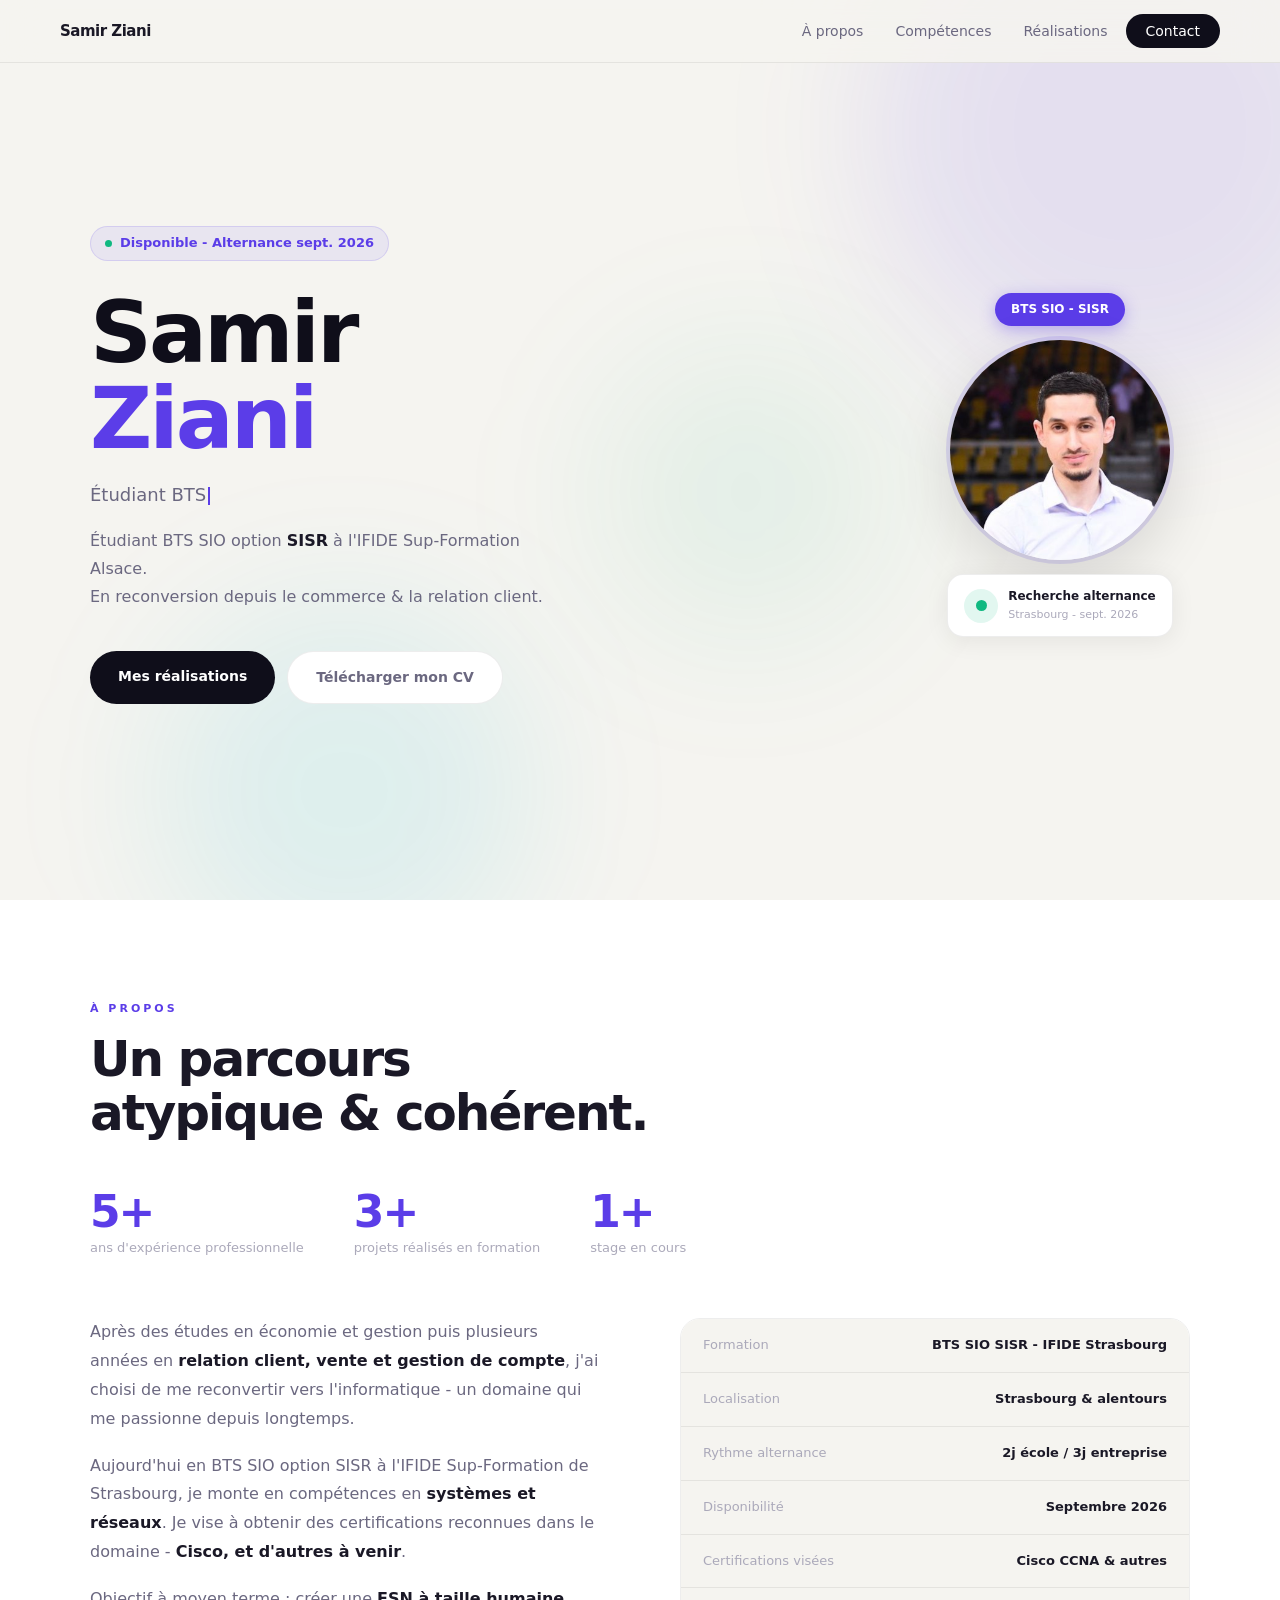
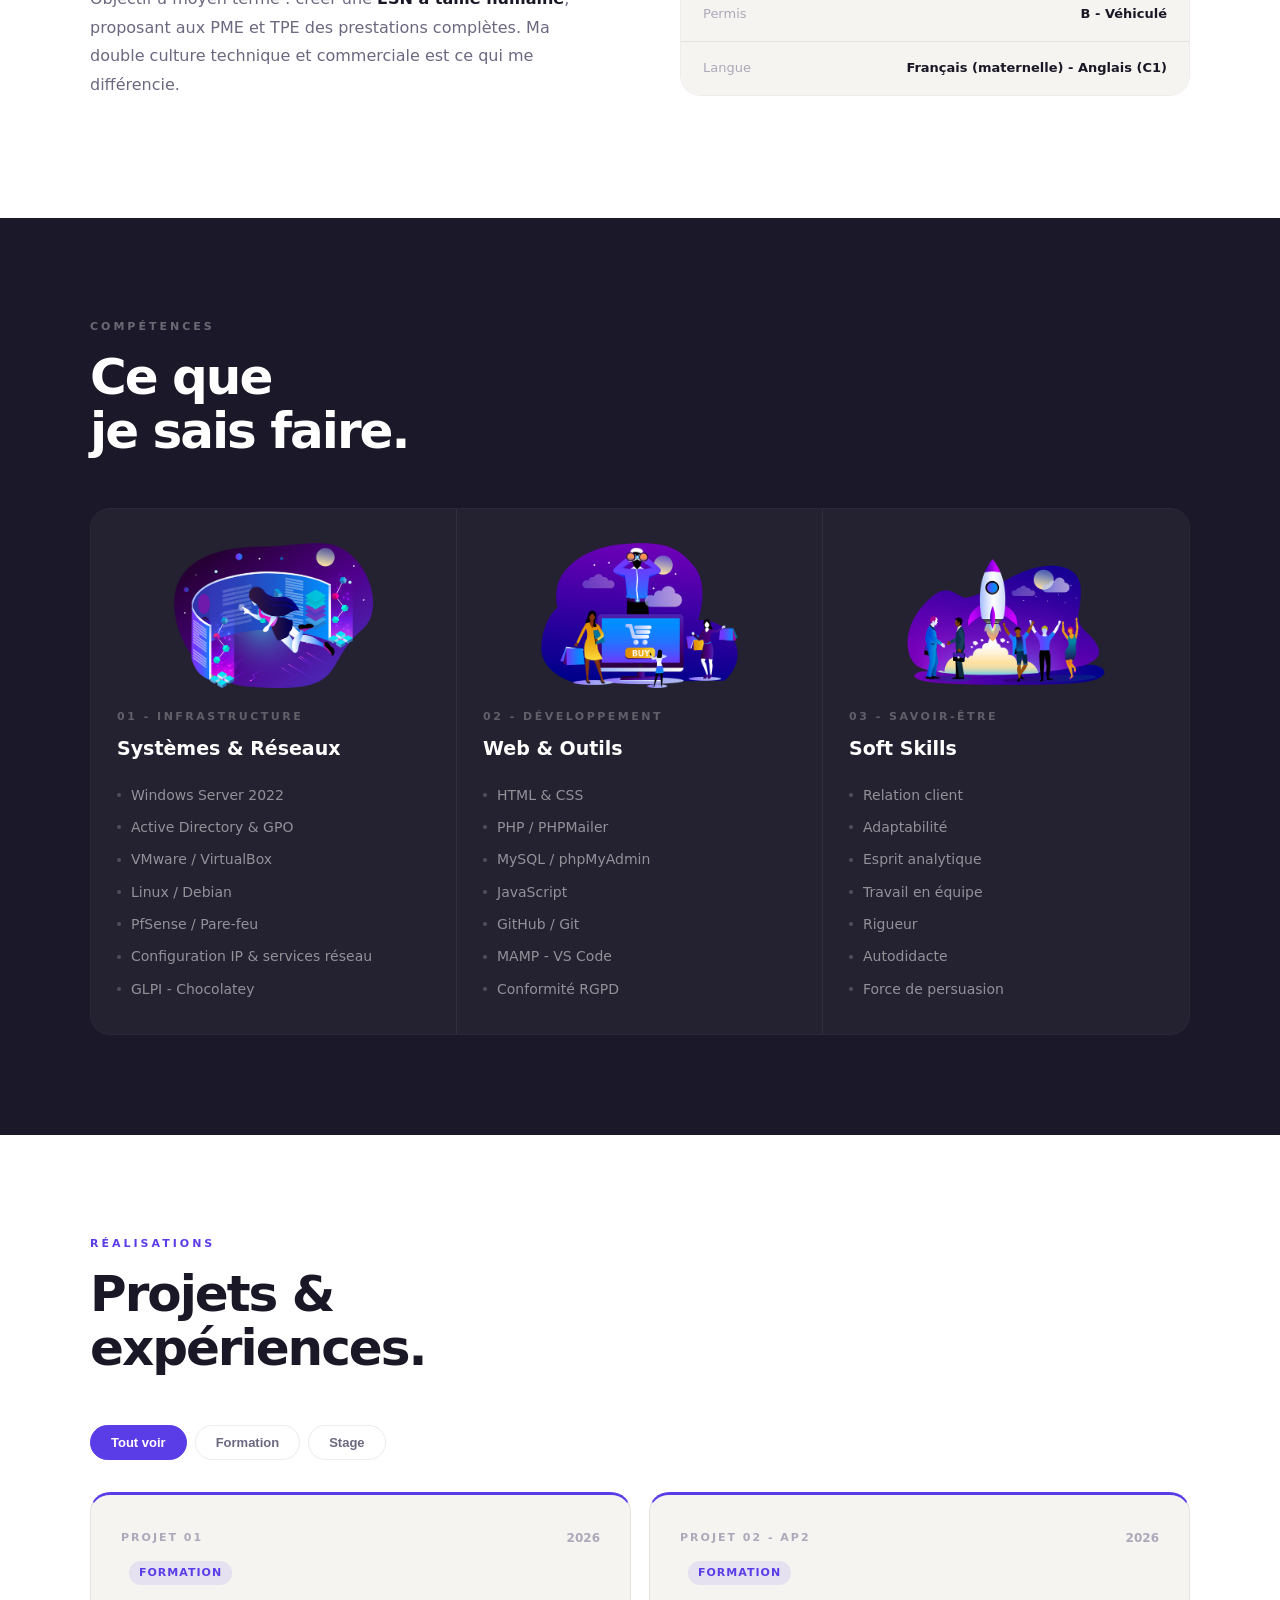
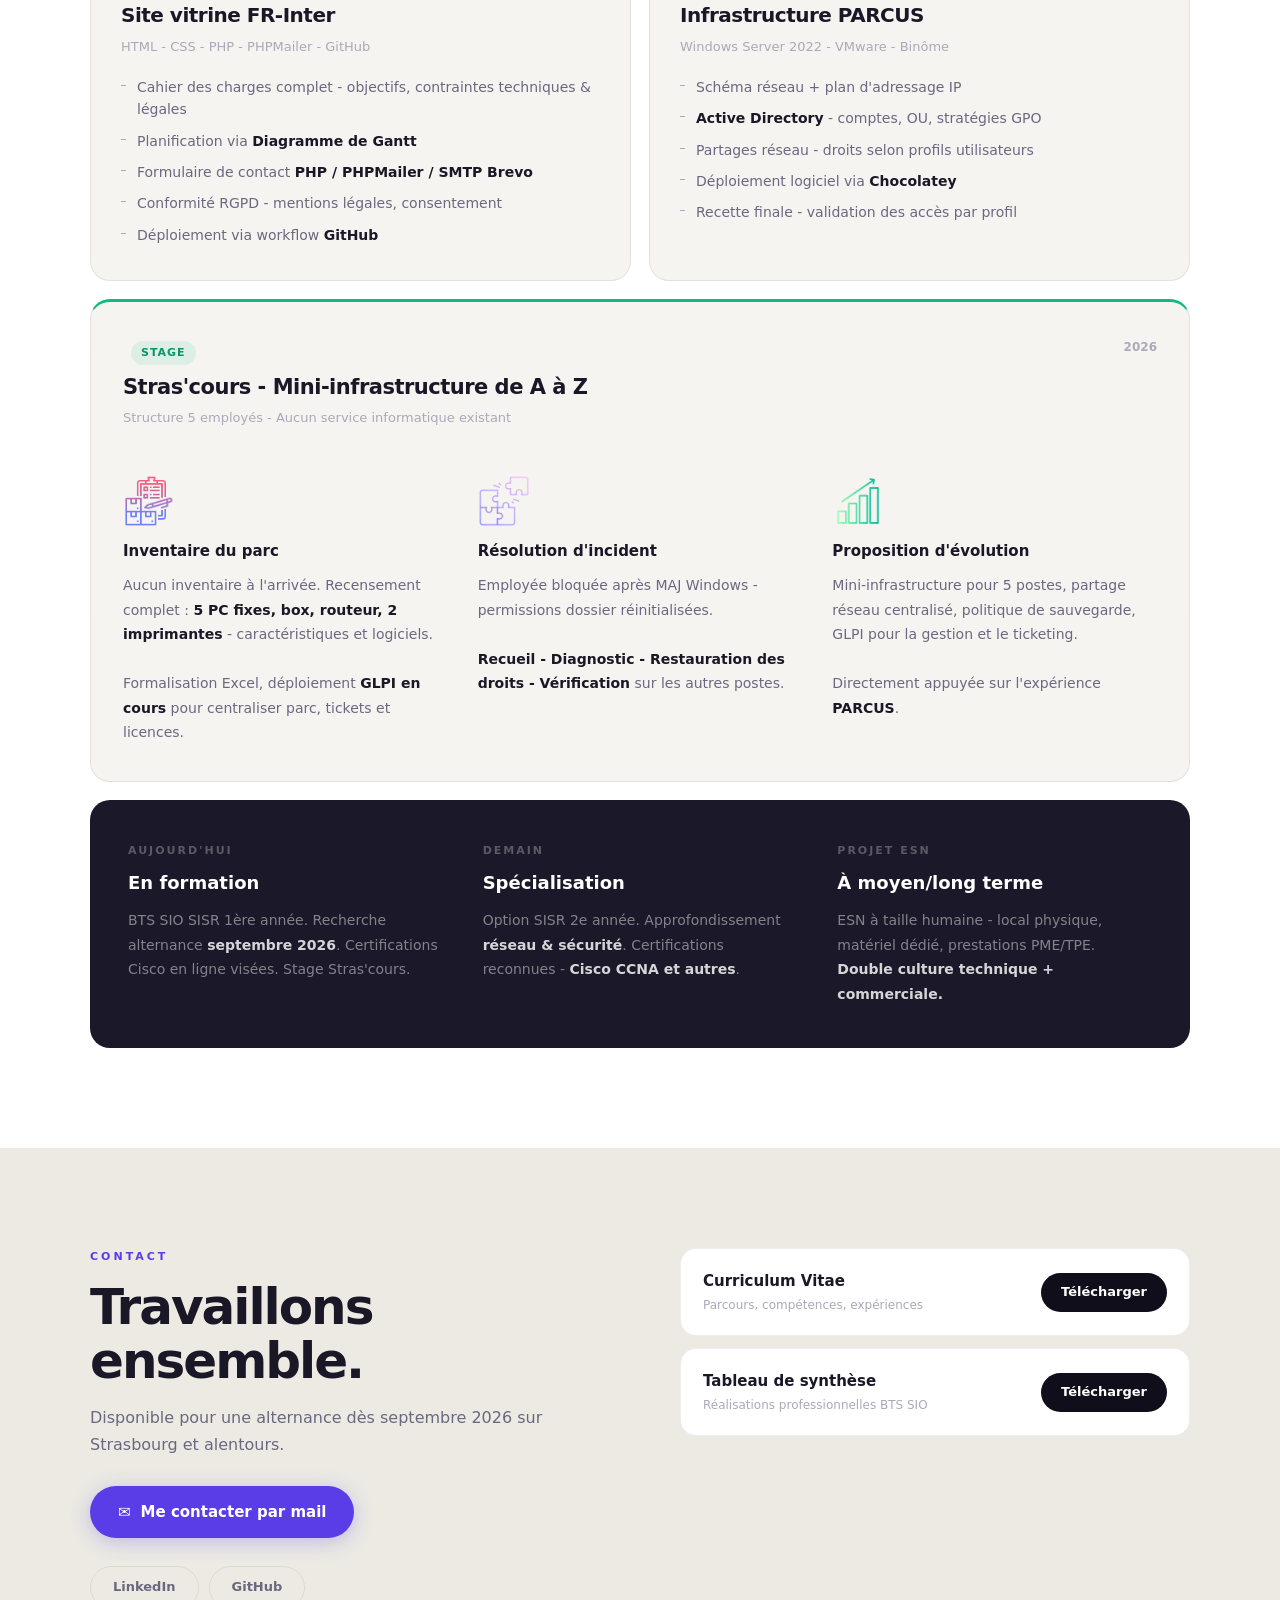
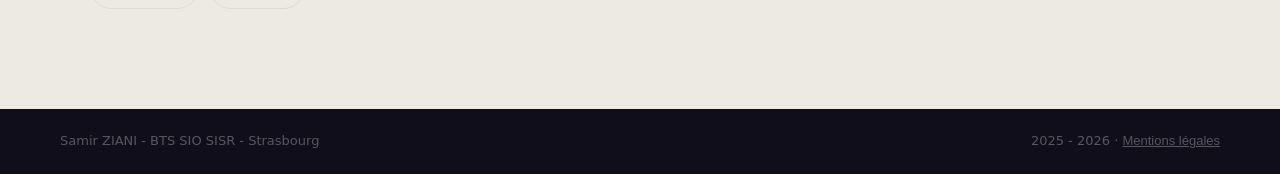
==== index.html @ a5490671 "Add files via upload fix des bugs, remise en place des fichiers pour le portfolio" ====
<!doctype html>
<html lang="fr">
<head>
    <meta charset="utf-8">
    <meta name="viewport" content="width=device-width, initial-scale=1">
    <title>Samir ZIANI - Portfolio</title>
    <link rel="stylesheet" href="style.css">
</head>
<body>

<!-- Progress bar -->
<div id="progress-bar"></div>

<!-- Scroll to top -->
<button id="scrolltop" aria-label="Revenir en haut">↑</button>

<!-- ── NAV ── -->
<nav id="navbar">
    <a href="#hero" class="nav-logo">Samir Ziani</a>
    <ul class="nav-links">
        <li><a href="#apropos">À propos</a></li>
        <li><a href="#competences">Compétences</a></li>
        <li><a href="#realisations">Réalisations</a></li>
        <li><a href="#contact" class="nav-cta">Contact</a></li>
    </ul>
    <div class="nav-burger" id="burger" aria-label="Menu">
        <span></span><span></span><span></span>
    </div>
</nav>

<!-- Mobile menu -->
<div class="nav-mobile" id="nav-mobile">
    <a href="#apropos" class="mob-link">À propos</a>
    <a href="#competences" class="mob-link">Compétences</a>
    <a href="#realisations" class="mob-link">Réalisations</a>
    <a href="#contact" class="mob-link">Contact</a>
</div>

<!-- ── HERO ── -->
<section id="hero">
    <div class="blob blob1"></div>
    <div class="blob blob2"></div>
    <div class="blob blob3"></div>
    <div class="hero-inner">
        <div class="hero-left">
            <div class="hero-tag">
                <span class="tag-pulse"></span>
                Disponible - Alternance sept. 2026
            </div>
            <h1 class="hero-name">Samir<br><span>Ziani</span></h1>
            <div class="hero-typed-wrap">
                <span id="typed-text"></span><span class="typed-cursor"></span>
            </div>
            <p class="hero-sub">
                Étudiant BTS SIO option <strong>SISR</strong> à l'IFIDE Sup-Formation Alsace.<br>
                En reconversion depuis le commerce &amp; la relation client.
            </p>
            <div class="hero-btns">
                <a href="#realisations" class="btn-dark">Mes réalisations</a>
                <a href="Asset/CV_Samir.pdf" download class="btn-light">Télécharger mon CV</a>
            </div>
        </div>
        <div class="hero-right">
            <span class="hero-chip">BTS SIO - SISR</span>
            <div class="hero-photo-wrap">
                <img src="Asset/photo.png" alt="Samir ZIANI">
            </div>
            <div class="hero-float-badge">
                <div class="badge-dot-wrap"><div class="badge-dot"></div></div>
                <div class="badge-text">
                    <span class="badge-main">Recherche alternance</span>
                    <span class="badge-sub">Strasbourg - sept. 2026</span>
                </div>
            </div>
        </div>
    </div>
</section>

<!-- ── À PROPOS ── -->
<section id="apropos" class="section-light">
    <div class="section-inner">
        <span class="eyebrow">À propos</span>
        <h2 class="big-title reveal">Un parcours<br>atypique &amp; cohérent.</h2>

        <!-- Compteurs animés -->
        <div class="counters-grid">
            <div class="counter-item reveal">
                <span class="counter-num" data-target="5">0</span>
                <span class="counter-label">ans d'expérience professionnelle</span>
            </div>
            <div class="counter-item reveal delay1">
                <span class="counter-num" data-target="3">0</span>
                <span class="counter-label">projets réalisés en formation</span>
            </div>
            <div class="counter-item reveal delay2">
                <span class="counter-num" data-target="1">0</span>
                <span class="counter-label">stage en cours</span>
            </div>
        </div>

        <div class="about-grid">
            <div class="about-text reveal-left">
                <p>
                    Après des études en économie et gestion puis plusieurs années en <strong>relation client, vente et gestion de compte</strong>, j'ai choisi de me reconvertir vers l'informatique - un domaine qui me passionne depuis longtemps.
                </p>
                <p>
                    Aujourd'hui en BTS SIO option SISR à l'IFIDE Sup-Formation de Strasbourg, je monte en compétences en <strong>systèmes et réseaux</strong>. Je vise à obtenir des certifications reconnues dans le domaine - <strong>Cisco, et d'autres à venir</strong>.
                </p>
                <p>
                    Objectif à moyen terme : créer une <strong>ESN à taille humaine</strong>, proposant aux PME et TPE des prestations complètes. Ma double culture technique et commerciale est ce qui me différencie.
                </p>
            </div>
            <div class="about-facts reveal-right">
                <div class="fact-row"><span class="fact-label">Formation</span><span class="fact-val">BTS SIO SISR - IFIDE Strasbourg</span></div>
                <div class="fact-row"><span class="fact-label">Localisation</span><span class="fact-val">Strasbourg &amp; alentours</span></div>
                <div class="fact-row"><span class="fact-label">Rythme alternance</span><span class="fact-val">2j école / 3j entreprise</span></div>
                <div class="fact-row"><span class="fact-label">Disponibilité</span><span class="fact-val">Septembre 2026</span></div>
                <div class="fact-row"><span class="fact-label">Certifications visées</span><span class="fact-val">Cisco CCNA &amp; autres</span></div>
                <div class="fact-row"><span class="fact-label">Permis</span><span class="fact-val">B - Véhiculé</span></div>
                <div class="fact-row"><span class="fact-label">Langue</span><span class="fact-val">Français (maternelle) - Anglais (C1)</span></div>
            </div>
        </div>
    </div>
</section>

<!-- ── COMPÉTENCES ── -->
<section id="competences" class="section-dark">
    <div class="section-inner">
        <span class="eyebrow eyebrow-light">Compétences</span>
        <h2 class="big-title big-title-light reveal">Ce que<br>je sais faire.</h2>
        <div class="skills-grid reveal">
            <div class="skill-col">
                <img src="Asset/technologies.png" alt="Technologies" class="skill-illus">
                <span class="skill-col-label">01 - Infrastructure</span>
                <h3>Systèmes &amp; Réseaux</h3>
                <ul class="skill-list">
                    <li>Windows Server 2022</li>
                    <li>Active Directory &amp; GPO</li>
                    <li>VMware / VirtualBox</li>
                    <li>Linux / Debian</li>
                    <li>PfSense / Pare-feu</li>
                    <li>Configuration IP &amp; services réseau</li>
                    <li>GLPI - Chocolatey</li>
                </ul>
            </div>
            <div class="skill-col">
                <img src="Asset/realisations.png" alt="Développement" class="skill-illus">
                <span class="skill-col-label">02 - Développement</span>
                <h3>Web &amp; Outils</h3>
                <ul class="skill-list">
                    <li>HTML &amp; CSS</li>
                    <li>PHP / PHPMailer</li>
                    <li>MySQL / phpMyAdmin</li>
                    <li>JavaScript</li>
                    <li>GitHub / Git</li>
                    <li>MAMP - VS Code</li>
                    <li>Conformité RGPD</li>
                </ul>
            </div>
            <div class="skill-col">
                <img src="Asset/softskills.png" alt="Soft Skills" class="skill-illus">
                <span class="skill-col-label">03 - Savoir-être</span>
                <h3>Soft Skills</h3>
                <ul class="skill-list">
                    <li>Relation client</li>
                    <li>Adaptabilité</li>
                    <li>Esprit analytique</li>
                    <li>Travail en équipe</li>
                    <li>Rigueur</li>
                    <li>Autodidacte</li>
                    <li>Force de persuasion</li>
                </ul>
            </div>
        </div>
    </div>
</section>

<!-- ── RÉALISATIONS ── -->
<section id="realisations" class="section-light">
    <div class="section-inner">
        <span class="eyebrow">Réalisations</span>
        <h2 class="big-title reveal">Projets &amp;<br>expériences.</h2>

        <!-- Filtres -->
        <div class="real-filters reveal">
            <button class="real-filter active" data-filter="all">Tout voir</button>
            <button class="real-filter" data-filter="formation">Formation</button>
            <button class="real-filter" data-filter="stage">Stage</button>
        </div>

        <!-- Cards projets formation -->
        <div class="real-grid" style="margin-bottom:18px;">

            <div class="real-card real-item" data-cat="formation" style="border-top: 3px solid var(--accent);">
                <div class="real-card-header">
                    <div>
                        <span class="real-num">Projet 01</span>
                        <span class="real-badge formation">Formation</span>
                    </div>
                    <span class="real-year">2026</span>
                </div>
                <h3>Site vitrine FR-Inter</h3>
                <p class="real-context">HTML - CSS - PHP - PHPMailer - GitHub</p>
                <ul>
                    <li>Cahier des charges complet - objectifs, contraintes techniques &amp; légales</li>
                    <li>Planification via <strong>Diagramme de Gantt</strong></li>
                    <li>Formulaire de contact <strong>PHP / PHPMailer / SMTP Brevo</strong></li>
                    <li>Conformité RGPD - mentions légales, consentement</li>
                    <li>Déploiement via workflow <strong>GitHub</strong></li>
                </ul>
            </div>

            <div class="real-card real-item delay1" data-cat="formation" style="border-top: 3px solid var(--accent);">
                <div class="real-card-header">
                    <div>
                        <span class="real-num">Projet 02 - AP2</span>
                        <span class="real-badge formation">Formation</span>
                    </div>
                    <span class="real-year">2026</span>
                </div>
                <h3>Infrastructure PARCUS</h3>
                <p class="real-context">Windows Server 2022 - VMware - Binôme</p>
                <ul>
                    <li>Schéma réseau + plan d'adressage IP</li>
                    <li><strong>Active Directory</strong> - comptes, OU, stratégies GPO</li>
                    <li>Partages réseau - droits selon profils utilisateurs</li>
                    <li>Déploiement logiciel via <strong>Chocolatey</strong></li>
                    <li>Recette finale - validation des accès par profil</li>
                </ul>
            </div>

        </div>

        <!-- Card stage — pleine largeur, style différent -->
        <div class="real-stage real-item reveal" data-cat="stage">
            <div class="real-stage-header">
                <div>
                    <span class="real-badge stage">Stage</span>
                    <h3>Stras'cours - Mini-infrastructure de A à Z</h3>
                    <p class="real-context">Structure 5 employés - Aucun service informatique existant</p>
                </div>
                <span class="real-year">2026</span>
            </div>
            <div class="wide-cols">
                <div class="wide-col">
                    <div class="wide-col-icon"><img src="Asset/inventaire.png" alt="Inventaire" style="width:52px;height:52px;object-fit:contain;"></div>
                    <h4>Inventaire du parc</h4>
                    <p>Aucun inventaire à l'arrivée. Recensement complet : <strong>5 PC fixes, box, routeur, 2 imprimantes</strong> - caractéristiques et logiciels.<br><br>Formalisation Excel, déploiement <strong>GLPI en cours</strong> pour centraliser parc, tickets et licences.</p>
                </div>
                <div class="wide-col">
                    <div class="wide-col-icon"><img src="Asset/resoudre.png" alt="Résolution" style="width:52px;height:52px;object-fit:contain;"></div>
                    <h4>Résolution d'incident</h4>
                    <p>Employée bloquée après MAJ Windows - permissions dossier réinitialisées.<br><br><strong>Recueil - Diagnostic - Restauration des droits - Vérification</strong> sur les autres postes.</p>
                </div>
                <div class="wide-col">
                    <div class="wide-col-icon"><img src="Asset/evolution.png" alt="Évolution" style="width:52px;height:52px;object-fit:contain;"></div>
                    <h4>Proposition d'évolution</h4>
                    <p>Mini-infrastructure pour 5 postes, partage réseau centralisé, politique de sauvegarde, GLPI pour la gestion et le ticketing.<br><br>Directement appuyée sur l'expérience <strong>PARCUS</strong>.</p>
                </div>
            </div>
        </div>

        <!-- Dev pro -->
        <div class="devpro-card reveal" style="margin-top:18px;">
            <div class="devpro-col">
                <span class="devpro-label">Aujourd'hui</span>
                <h4>En formation</h4>
                <p>BTS SIO SISR 1ère année. Recherche alternance <strong>septembre 2026</strong>. Certifications Cisco en ligne visées. Stage Stras'cours.</p>
            </div>
            <div class="devpro-col">
                <span class="devpro-label">Demain</span>
                <h4>Spécialisation</h4>
                <p>Option SISR 2e année. Approfondissement <strong>réseau &amp; sécurité</strong>. Certifications reconnues - <strong>Cisco CCNA et autres</strong>.</p>
            </div>
            <div class="devpro-col">
                <span class="devpro-label">Projet ESN</span>
                <h4>À moyen/long terme</h4>
                <p>ESN à taille humaine - local physique, matériel dédié, prestations PME/TPE. <strong>Double culture technique + commerciale.</strong></p>
            </div>
        </div>
    </div>
</section>

<!-- ── CONTACT ── -->
<section id="contact">
    <div class="contact-wrap">
        <div class="contact-left reveal-left">
            <span class="eyebrow">Contact</span>
            <h2 class="big-title">Travaillons<br>ensemble.</h2>
            <p>Disponible pour une alternance dès septembre 2026 sur Strasbourg et alentours.</p>
            <a href="mailto:samir.zn7@gmail.com" class="btn-mail">
                <span>✉</span> Me contacter par mail
            </a>
            <div class="socials">
                <a href="https://www.linkedin.com/in/samir-ziani-2ab651154/" target="_blank" class="social-pill">LinkedIn</a>
                <a href="https://github.com/SamirZNI" target="_blank" class="social-pill">GitHub</a>
            </div>
        </div>
        <div class="dl-list reveal-right">
            <div class="dl-row">
                <div class="dl-info">
                    <span class="dl-name">Curriculum Vitae</span>
                    <span class="dl-desc">Parcours, compétences, expériences</span>
                </div>
                <a href="Asset/CV_Samir.pdf" download class="dl-btn">Télécharger</a>
            </div>
            <div class="dl-row">
                <div class="dl-info">
                    <span class="dl-name">Tableau de synthèse</span>
                    <span class="dl-desc">Réalisations professionnelles BTS SIO</span>
                </div>
                <a href="Asset/Tableau_synthese_E5_ZIANI_Samir.xlsx" download class="dl-btn">Télécharger</a>
            </div>
        </div>
    </div>
</section>

<footer>
    <span>Samir ZIANI - BTS SIO SISR - Strasbourg</span>
    <span>2025 - 2026 · <button id="open-ml" style="background:none;border:none;color:inherit;cursor:pointer;font-size:13px;text-decoration:underline;padding:0;">Mentions légales</button></span>
</footer>

<!-- ── MODALE MENTIONS LÉGALES ── -->
<div id="modal-ml" style="display:none; position:fixed; inset:0; z-index:1000; background:rgba(10,9,20,0.7); backdrop-filter:blur(8px); align-items:center; justify-content:center; padding:20px;">
    <div id="modal-box" style="background:#fff; border-radius:20px; max-width:600px; width:100%; max-height:85vh; overflow-y:auto; padding:48px 44px; position:relative; box-shadow:0 24px 80px rgba(0,0,0,0.2);">
        <button id="close-ml" style="position:absolute; top:18px; right:20px; background:none; border:none; font-size:22px; cursor:pointer; color:#888; line-height:1;">✕</button>
        <h2 style="font-size:26px; font-weight:800; letter-spacing:-1px; color:#1a1826; margin-bottom:28px;">Mentions légales</h2>

        <h3 style="font-size:14px; font-weight:700; text-transform:uppercase; letter-spacing:2px; color:#5b3de8; margin-bottom:10px;">Éditeur du site</h3>
        <p style="font-size:15px; color:#6b6880; line-height:1.75; margin-bottom:24px;">
            Samir ZIANI<br>
            Étudiant BTS SIO SISR - IFIDE Sup-Formation Alsace, Strasbourg<br>
            Email : <a href="mailto:samir.zn7@gmail.com" style="color:#5b3de8;">samir.zn7@gmail.com</a>
        </p>

        <h3 style="font-size:14px; font-weight:700; text-transform:uppercase; letter-spacing:2px; color:#5b3de8; margin-bottom:10px;">Hébergement</h3>
        <p style="font-size:15px; color:#6b6880; line-height:1.75; margin-bottom:24px;">
            GitHub Pages - GitHub, Inc.<br>
            88 Colin P. Kelly Jr. Street, San Francisco, CA 94107, États-Unis<br>
            <a href="https://pages.github.com" target="_blank" style="color:#5b3de8;">pages.github.com</a>
        </p>

        <h3 style="font-size:14px; font-weight:700; text-transform:uppercase; letter-spacing:2px; color:#5b3de8; margin-bottom:10px;">Propriété intellectuelle</h3>
        <p style="font-size:15px; color:#6b6880; line-height:1.75; margin-bottom:24px;">
            L'ensemble des contenus présents sur ce site (textes, visuels, structure) est la propriété exclusive de Samir ZIANI, sauf mention contraire. Toute reproduction, même partielle, est interdite sans autorisation préalable.
        </p>

        <h3 style="font-size:14px; font-weight:700; text-transform:uppercase; letter-spacing:2px; color:#5b3de8; margin-bottom:10px;">Données personnelles</h3>
        <p style="font-size:15px; color:#6b6880; line-height:1.75; margin-bottom:0;">
            Ce site ne collecte aucune donnée personnelle. Aucun cookie n'est déposé sur votre appareil. Conformément au RGPD, vous disposez d'un droit d'accès et de rectification en contactant l'éditeur à l'adresse indiquée ci-dessus.
        </p>
    </div>
</div>

<!-- ══════════════════════════════
     JAVASCRIPT
══════════════════════════════ -->
<script>
/* ── Typed text hero ── */
var phrases = [
    'Étudiant BTS SIO SISR',
    'Technicien Systèmes & Réseaux',
    'En recherche d\'alternance',
    'Passionné d\'infrastructure'
];
var pIdx = 0, cIdx = 0, deleting = false;
var el = document.getElementById('typed-text');
function type() {
    var phrase = phrases[pIdx];
    if (!deleting) {
        el.textContent = phrase.substring(0, cIdx + 1);
        cIdx++;
        if (cIdx === phrase.length) { deleting = true; setTimeout(type, 1800); return; }
    } else {
        el.textContent = phrase.substring(0, cIdx - 1);
        cIdx--;
        if (cIdx === 0) { deleting = false; pIdx = (pIdx + 1) % phrases.length; }
    }
    setTimeout(type, deleting ? 55 : 90);
}
setTimeout(type, 800);

/* ── Nav scroll effect + active link ── */
var navbar = document.getElementById('navbar');
var sections = document.querySelectorAll('section[id], #contact');
var navLinks = document.querySelectorAll('.nav-links a');
window.addEventListener('scroll', function() {
    var scrollY = window.scrollY;

    /* scrolled class */
    if (scrollY > 60) navbar.classList.add('scrolled');
    else navbar.classList.remove('scrolled');

    /* progress bar */
    var docH = document.documentElement.scrollHeight - window.innerHeight;
    document.getElementById('progress-bar').style.width = (scrollY / docH * 100) + '%';

    /* scroll to top button */
    var btn = document.getElementById('scrolltop');
    if (scrollY > 400) btn.classList.add('visible');
    else btn.classList.remove('visible');

    /* active nav link */
    var current = '';
    sections.forEach(function(s) {
        if (scrollY >= s.offsetTop - 120) current = s.id;
    });
    navLinks.forEach(function(a) {
        a.classList.remove('nav-active');
        if (a.getAttribute('href') === '#' + current) a.classList.add('nav-active');
    });
}, { passive: true });

/* ── Burger menu ── */
var burger = document.getElementById('burger');
var mobileMenu = document.getElementById('nav-mobile');
burger.addEventListener('click', function() {
    burger.classList.toggle('open');
    mobileMenu.classList.toggle('open');
    document.body.style.overflow = mobileMenu.classList.contains('open') ? 'hidden' : '';
});
document.querySelectorAll('.mob-link').forEach(function(link) {
    link.addEventListener('click', function() {
        burger.classList.remove('open');
        mobileMenu.classList.remove('open');
        document.body.style.overflow = '';
    });
});

/* ── Scroll to top ── */
document.getElementById('scrolltop').addEventListener('click', function() {
    window.scrollTo({ top: 0, behavior: 'smooth' });
});

/* ── Intersection Observer — reveal + counters ── */
var revealObs = new IntersectionObserver(function(entries) {
    entries.forEach(function(e) {
        if (e.isIntersecting) {
            e.target.classList.add('visible');
            revealObs.unobserve(e.target);
        }
    });
}, { threshold: 0.08 });
document.querySelectorAll('.reveal, .reveal-left, .reveal-right').forEach(function(el) {
    revealObs.observe(el);
});

/* ── Compteurs animés ── */
var counterObs = new IntersectionObserver(function(entries) {
    entries.forEach(function(e) {
        if (!e.isIntersecting) return;
        var el = e.target;
        var target = parseInt(el.dataset.target);
        var duration = 1200;
        var start = performance.now();
        function update(now) {
            var t = Math.min((now - start) / duration, 1);
            var ease = 1 - Math.pow(1 - t, 3);
            el.textContent = Math.round(ease * target) + '+';
            if (t < 1) requestAnimationFrame(update);
            else el.textContent = target + '+';
        }
        requestAnimationFrame(update);
        counterObs.unobserve(el);
    });
}, { threshold: 0.5 });
document.querySelectorAll('.counter-num').forEach(function(el) {
    counterObs.observe(el);
});

/* ── Fermer menu mobile si on clique dehors ── */
document.addEventListener('click', function(e) {
    if (mobileMenu.classList.contains('open') && !mobileMenu.contains(e.target) && !burger.contains(e.target)) {
        burger.classList.remove('open');
        mobileMenu.classList.remove('open');
        document.body.style.overflow = '';
    }
});

/* ── Filtres réalisations ── */
document.querySelectorAll('.real-filter').forEach(function(btn) {
    btn.addEventListener('click', function() {
        document.querySelectorAll('.real-filter').forEach(function(b) { b.classList.remove('active'); });
        btn.classList.add('active');
        var filter = btn.dataset.filter;
        document.querySelectorAll('.real-item').forEach(function(item) {
            if (filter === 'all' || item.dataset.cat === filter) {
                item.classList.remove('hidden');
            } else {
                item.classList.add('hidden');
            }
        });
    });
});
/* ── Mentions légales modale ── */
var modalML = document.getElementById('modal-ml');
document.getElementById('open-ml').addEventListener('click', function() {
    modalML.style.display = 'flex';
    document.body.style.overflow = 'hidden';
});
document.getElementById('close-ml').addEventListener('click', function() {
    modalML.style.display = 'none';
    document.body.style.overflow = '';
});
modalML.addEventListener('click', function(e) {
    if (e.target === modalML) {
        modalML.style.display = 'none';
        document.body.style.overflow = '';
    }
});
document.addEventListener('keydown', function(e) {
    if (e.key === 'Escape' && modalML.style.display === 'flex') {
        modalML.style.display = 'none';
        document.body.style.overflow = '';
    }
});
</script>

</body>
</html>
---- style.css ----
:root {
    --bg:      #f5f4f0;
    --bg2:     #eceae3;
    --white:   #ffffff;
    --dark:    #0f0e1a;
    --dark2:   #1b1929;
    --text:    #1a1826;
    --text2:   #6b6880;
    --text3:   #aba9ba;
    --accent:  #5b3de8;
    --accent2: #8b5cf6;
    --green:   #10b981;
    --border:  rgba(0,0,0,0.07);
    --shadow:  0 4px 24px rgba(0,0,0,0.07);
    --radius:  20px;
}

*, *::before, *::after { box-sizing: border-box; margin: 0; padding: 0; }
html { scroll-behavior: smooth; }
body { background: var(--bg); font-family: 'Segoe UI', system-ui, sans-serif; color: var(--text); overflow-x: hidden; line-height: 1.6; }
img { max-width: 100%; display: block; }
a { text-decoration: none; }

/* ── Progress bar ── */
#progress-bar {
    position: fixed; top: 0; left: 0; height: 3px; width: 0%;
    background: linear-gradient(to right, var(--accent), var(--accent2));
    z-index: 500; transition: width 0.1s linear;
}

/* ── NAV ── */
nav {
    position: fixed; top: 0; left: 0; right: 0; z-index: 300;
    display: flex; justify-content: space-between; align-items: center;
    padding: 18px 60px;
    background: rgba(245,244,240,0.88);
    backdrop-filter: blur(20px);
    border-bottom: 1px solid var(--border);
    transition: padding 0.3s, box-shadow 0.3s;
}
nav.scrolled { padding: 12px 60px; box-shadow: 0 2px 20px rgba(0,0,0,0.06); background: rgba(245,244,240,0.97); }
.nav-logo { font-size: 15px; font-weight: 800; color: var(--text); letter-spacing: -0.5px; transition: color 0.2s; }
.nav-logo:hover { color: var(--accent); }
.nav-links { display: flex; list-style: none; gap: 4px; align-items: center; }
.nav-links a { color: var(--text2); font-size: 14px; font-weight: 500; padding: 7px 14px; border-radius: 30px; transition: all 0.2s; }
.nav-links a:hover { color: var(--text); background: rgba(0,0,0,0.05); }
.nav-links a.nav-active { color: var(--accent); }
.nav-cta { background: var(--dark) !important; color: #fff !important; padding: 9px 20px !important; border-radius: 30px !important; }
.nav-cta:hover { background: var(--accent) !important; transform: translateY(-1px); }

/* Burger */
.nav-burger { display: none; flex-direction: column; gap: 5px; cursor: pointer; padding: 8px; border: 1px solid var(--border); border-radius: 10px; background: var(--white); z-index: 400; }
.nav-burger span { display: block; width: 22px; height: 2px; background: var(--text); border-radius: 2px; transition: all 0.3s; }
.nav-burger.open span:nth-child(1) { transform: translateY(7px) rotate(45deg); }
.nav-burger.open span:nth-child(2) { opacity: 0; transform: scaleX(0); }
.nav-burger.open span:nth-child(3) { transform: translateY(-7px) rotate(-45deg); }

/* Mobile menu overlay */
.nav-mobile {
    display: none; position: fixed; inset: 0;
    background: rgba(245,244,240,0.98); backdrop-filter: blur(24px);
    z-index: 250; flex-direction: column; align-items: center; justify-content: center; gap: 6px;
}
.nav-mobile.open { display: flex; animation: fadeIn 0.2s ease; }
@keyframes fadeIn { from { opacity:0 } to { opacity:1 } }
.nav-mobile a { color: var(--text); font-size: 32px; font-weight: 800; letter-spacing: -1.5px; padding: 12px 28px; border-radius: 18px; transition: all 0.2s; }
.nav-mobile a:hover { color: var(--accent); background: rgba(91,61,232,0.06); }

/* ── HERO ── */
#hero { min-height: 100vh; padding: 110px 60px 80px; display: flex; align-items: center; position: relative; overflow: hidden; }
.blob { position: absolute; border-radius: 50%; filter: blur(72px); pointer-events: none; z-index: 0; animation: blobFloat 9s ease-in-out infinite; }
.blob1 { width: 520px; height: 520px; background: rgba(91,61,232,0.11); top: -130px; right: -110px; }
.blob2 { width: 380px; height: 380px; background: rgba(6,182,212,0.09); bottom: -80px; left: 12%; animation-delay: 2.5s; }
.blob3 { width: 300px; height: 300px; background: rgba(16,185,129,0.07); top: 38%; right: 30%; animation-delay: 5s; }
@keyframes blobFloat { 0%,100%{transform:translateY(0) scale(1)} 50%{transform:translateY(-22px) scale(1.04)} }

.hero-inner { position: relative; z-index: 2; max-width: 1100px; width: 100%; margin: 0 auto; display: grid; grid-template-columns: 1fr 260px; gap: 80px; align-items: center; }
.hero-tag { display: inline-flex; align-items: center; gap: 8px; font-size: 13px; font-weight: 600; color: var(--accent); background: rgba(91,61,232,0.08); border: 1px solid rgba(91,61,232,0.15); padding: 6px 14px; border-radius: 30px; margin-bottom: 28px; }
.tag-pulse { width: 7px; height: 7px; border-radius: 50%; background: var(--green); animation: pulse 2s infinite; }
@keyframes pulse { 0%,100%{opacity:1;transform:scale(1)} 50%{opacity:0.4;transform:scale(0.7)} }
.hero-name { font-size: clamp(50px, 7vw, 86px); font-weight: 800; letter-spacing: -3px; line-height: 1.0; color: var(--dark); margin-bottom: 20px; }
.hero-name span { color: var(--accent); }

/* Typed text */
.hero-typed-wrap { font-size: 18px; color: var(--text2); font-weight: 500; margin-bottom: 16px; min-height: 30px; }
.typed-cursor { display: inline-block; width: 2px; height: 18px; background: var(--accent); margin-left: 2px; vertical-align: middle; animation: blink 0.8s step-end infinite; }
@keyframes blink { 0%,100%{opacity:1} 50%{opacity:0} }

.hero-sub { font-size: 16px; color: var(--text2); line-height: 1.75; max-width: 460px; margin-bottom: 40px; }
.hero-sub strong { color: var(--text); font-weight: 600; }
.hero-btns { display: flex; gap: 12px; flex-wrap: wrap; }
.btn-dark { display: inline-block; padding: 14px 28px; background: var(--dark); color: #fff; font-weight: 700; font-size: 14px; border-radius: 40px; transition: all 0.25s; }
.btn-dark:hover { background: var(--accent); transform: translateY(-2px); box-shadow: 0 8px 24px rgba(91,61,232,0.3); }
.btn-light { display: inline-block; padding: 14px 28px; border: 1.5px solid var(--border); background: var(--white); color: var(--text2); font-weight: 600; font-size: 14px; border-radius: 40px; transition: all 0.25s; }
.btn-light:hover { border-color: var(--accent); color: var(--accent); transform: translateY(-2px); }

/* Photo hero */
.hero-right { display: flex; flex-direction: column; align-items: center; gap: 14px; }
.hero-chip { background: var(--accent); color: #fff; font-size: 12px; font-weight: 700; padding: 7px 16px; border-radius: 30px; box-shadow: 0 4px 16px rgba(91,61,232,0.35); }
.hero-photo-wrap { width: 220px; height: 220px; border-radius: 50%; overflow: hidden; box-shadow: 0 20px 60px rgba(0,0,0,0.13), 0 0 0 4px rgba(91,61,232,0.15); transition: transform 0.4s, box-shadow 0.4s; }
.hero-photo-wrap:hover { transform: scale(1.04); box-shadow: 0 28px 70px rgba(0,0,0,0.18), 0 0 0 4px rgba(91,61,232,0.3); }
.hero-photo-wrap img { width:100%; height:100%; object-fit:cover; object-position:top center; }
.hero-float-badge { background: var(--white); border-radius: 16px; padding: 12px 16px; box-shadow: var(--shadow); border: 1px solid var(--border); display: flex; align-items: center; gap: 10px; }
.badge-dot-wrap { width: 34px; height: 34px; border-radius: 50%; background: rgba(16,185,129,0.12); display: flex; align-items: center; justify-content: center; flex-shrink: 0; }
.badge-dot { width: 11px; height: 11px; border-radius: 50%; background: var(--green); }
.badge-text { display: flex; flex-direction: column; }
.badge-main { font-size: 12px; font-weight: 700; color: var(--text); }
.badge-sub  { font-size: 11px; color: var(--text3); }

/* ── Sections ── */
.section-light { background: var(--white); padding: 100px 60px; position: relative; overflow: hidden; }
.section-dark  { background: var(--dark2); padding: 100px 60px; position: relative; overflow: hidden; }
.section-inner { max-width: 1100px; margin: 0 auto; }
.eyebrow { display: block; font-size: 11px; font-weight: 700; letter-spacing: 3px; text-transform: uppercase; color: var(--accent); margin-bottom: 14px; }
.eyebrow-light { color: rgba(255,255,255,0.35); }
.big-title { font-size: clamp(30px, 4vw, 50px); font-weight: 800; letter-spacing: -2px; line-height: 1.08; color: var(--text); margin-bottom: 50px; }
.big-title-light { color: #fff; }

/* ── Compteurs stats ── */
.counters-grid { display: flex; gap: 50px; margin-bottom: 60px; flex-wrap: wrap; }
.counter-item { display: flex; flex-direction: column; }
.counter-num { font-size: 44px; font-weight: 800; color: var(--accent); letter-spacing: -2px; line-height: 1; }
.counter-label { font-size: 13px; color: var(--text3); margin-top: 4px; }

/* ── À propos ── */
.about-grid { display: grid; grid-template-columns: 1fr 1fr; gap: 80px; align-items: start; }
.about-text p { font-size: 16px; color: var(--text2); line-height: 1.8; margin-bottom: 18px; }
.about-text p strong { color: var(--text); font-weight: 600; }
.about-facts { border-radius: var(--radius); border: 1px solid var(--border); overflow: hidden; }
.fact-row { display: flex; justify-content: space-between; align-items: center; padding: 16px 22px; gap: 16px; background: var(--bg); transition: background 0.2s; }
.fact-row:hover { background: var(--bg2); }
.fact-row + .fact-row { border-top: 1px solid var(--border); }
.fact-label { font-size: 13px; color: var(--text3); }
.fact-val   { font-size: 13px; font-weight: 600; color: var(--text); text-align: right; }

/* ── Compétences ── */
.skills-grid { display: grid; grid-template-columns: repeat(3, 1fr); border-radius: var(--radius); overflow: hidden; border: 1px solid rgba(255,255,255,0.07); }
.skill-col { background: rgba(255,255,255,0.04); padding: 34px 26px; border-right: 1px solid rgba(255,255,255,0.06); transition: background 0.3s; }
.skill-col:last-child { border-right: none; }
.skill-col:hover { background: rgba(255,255,255,0.07); }
.skill-illus { width:100%; max-height:145px; object-fit:contain; margin-bottom:20px; border-radius:10px; transition:transform 0.4s; }
.skill-col:hover .skill-illus { transform:scale(1.05); }
.skill-col-label { display:block; font-size:11px; font-weight:700; letter-spacing:2.5px; text-transform:uppercase; color:rgba(255,255,255,0.28); margin-bottom:8px; }
.skill-col h3 { font-size:19px; font-weight:700; color:#fff; margin-bottom:20px; }
.skill-list { list-style:none; display:flex; flex-direction:column; gap:10px; }
.skill-list li { font-size:14px; color:rgba(255,255,255,0.5); display:flex; align-items:center; gap:10px; transition:color 0.2s; }
.skill-col:hover .skill-list li { color:rgba(255,255,255,0.72); }
.skill-list li::before { content:''; width:4px; height:4px; border-radius:50%; background:rgba(255,255,255,0.2); flex-shrink:0; }

/* ── Réalisations ── */
.real-grid { display:grid; grid-template-columns:1fr 1fr; gap:18px; margin-bottom:18px; }
.real-card { background:var(--bg); border:1px solid var(--border); border-radius:var(--radius); padding:34px 30px; transition:all 0.3s; }
.real-card:hover { border-color:rgba(91,61,232,0.22); transform:translateY(-4px); box-shadow:0 16px 40px rgba(91,61,232,0.08); }
.real-card.wide { grid-column:1/-1; }
.real-num { display:block; font-size:11px; font-weight:700; letter-spacing:2px; text-transform:uppercase; color:var(--text3); margin-bottom:12px; }
.real-card h3 { font-size:20px; font-weight:700; letter-spacing:-0.5px; color:var(--text); margin-bottom:6px; }
.real-context { font-size:13px; color:var(--text3); margin-bottom:18px; }
.real-card ul { list-style:none; display:flex; flex-direction:column; gap:9px; }
.real-card ul li { font-size:14px; color:var(--text2); line-height:1.6; padding-left:16px; position:relative; }
.real-card ul li::before { content:''; position:absolute; left:0; top:9px; width:5px; height:1px; background:var(--text3); }
.real-card ul li strong { color:var(--text); font-weight:600; }
.wide-cols { display:grid; grid-template-columns:repeat(3,1fr); gap:30px; margin-top:8px; }
.wide-col h4 { font-size:15px; font-weight:700; color:var(--text); margin-bottom:10px; }
.wide-col p  { font-size:14px; color:var(--text2); line-height:1.75; }
.wide-col p strong { color:var(--text); font-weight:600; }
.devpro-card { background:var(--dark2); border-radius:var(--radius); padding:42px 38px; display:grid; grid-template-columns:repeat(3,1fr); gap:40px; }
.devpro-label { display:block; font-size:11px; font-weight:700; letter-spacing:2px; text-transform:uppercase; color:rgba(255,255,255,0.28); margin-bottom:10px; }
.devpro-col h4 { font-size:18px; font-weight:700; color:#fff; margin-bottom:10px; }
.devpro-col p  { font-size:14px; color:rgba(255,255,255,0.46); line-height:1.75; }
.devpro-col p strong { color:rgba(255,255,255,0.82); font-weight:600; }

/* ── Contact ── */
#contact { background:var(--bg2); padding:100px 60px; position:relative; overflow:hidden; }
.contact-wrap { max-width:1100px; margin:0 auto; display:grid; grid-template-columns:1fr 1fr; gap:80px; align-items:start; }
.contact-left .big-title { margin-bottom:16px; }
.contact-left > p { font-size:16px; color:var(--text2); line-height:1.7; margin-bottom:28px; }
.btn-mail { display:inline-flex; align-items:center; gap:10px; padding:14px 28px; background:var(--accent); color:#fff; font-weight:700; font-size:15px; border-radius:40px; transition:all 0.25s; box-shadow:0 4px 20px rgba(91,61,232,0.28); margin-bottom:28px; }
.btn-mail:hover { background:var(--dark); transform:translateY(-2px); box-shadow:0 8px 28px rgba(91,61,232,0.38); }
.socials { display:flex; gap:10px; }
.social-pill { display:inline-block; padding:10px 22px; border:1.5px solid var(--border); border-radius:30px; color:var(--text2); font-size:13px; font-weight:600; transition:all 0.2s; }
.social-pill:hover { border-color:var(--accent); color:var(--accent); background:rgba(91,61,232,0.05); }
.dl-list { display:flex; flex-direction:column; gap:12px; }
.dl-row { display:flex; justify-content:space-between; align-items:center; background:var(--white); border:1px solid var(--border); border-radius:16px; padding:20px 22px; gap:16px; transition:all 0.25s; }
.dl-row:hover { border-color:rgba(91,61,232,0.2); transform:translateX(4px); box-shadow:var(--shadow); }
.dl-info { display:flex; flex-direction:column; gap:3px; }
.dl-name { font-size:15px; font-weight:700; color:var(--text); }
.dl-desc { font-size:12px; color:var(--text3); }
.dl-btn { display:inline-block; padding:9px 20px; background:var(--dark); color:#fff; font-size:13px; font-weight:600; border-radius:30px; white-space:nowrap; transition:all 0.2s; }
.dl-btn:hover { background:var(--accent); }

/* ── Footer ── */
footer { background:var(--dark); color:rgba(255,255,255,0.3); padding:22px 60px; display:flex; justify-content:space-between; font-size:13px; }

/* ── Scroll to top ── */
#scrolltop { position:fixed; bottom:28px; right:28px; width:44px; height:44px; background:var(--accent); color:#fff; border:none; border-radius:50%; font-size:18px; cursor:pointer; display:flex; align-items:center; justify-content:center; box-shadow:0 4px 16px rgba(91,61,232,0.35); opacity:0; transform:translateY(12px); transition:all 0.3s; z-index:100; }
#scrolltop.visible { opacity:1; transform:translateY(0); }
#scrolltop:hover { background:var(--dark); transform:translateY(-2px); }

/* ── Animations reveal ── */
.reveal       { opacity:0; transform:translateY(30px); transition:opacity 0.75s cubic-bezier(.22,1,.36,1), transform 0.75s cubic-bezier(.22,1,.36,1); }
.reveal-left  { opacity:0; transform:translateX(-30px); transition:opacity 0.75s cubic-bezier(.22,1,.36,1), transform 0.75s cubic-bezier(.22,1,.36,1); }
.reveal-right { opacity:0; transform:translateX(30px);  transition:opacity 0.75s cubic-bezier(.22,1,.36,1), transform 0.75s cubic-bezier(.22,1,.36,1); }
.reveal.visible, .reveal-left.visible, .reveal-right.visible { opacity:1; transform:translate(0); }
.delay1 { transition-delay:0.1s; }
.delay2 { transition-delay:0.2s; }
.delay3 { transition-delay:0.3s; }

/* ── Filtres réalisations ── */
.real-filters { display:flex; gap:8px; margin-bottom:32px; flex-wrap:wrap; }
.real-filter {
    padding:9px 20px; border-radius:30px; border:1.5px solid var(--border);
    background:var(--white); color:var(--text2); font-size:13px; font-weight:600;
    cursor:pointer; transition:all 0.22s;
}
.real-filter:hover { border-color:var(--accent); color:var(--accent); }
.real-filter.active { background:var(--accent); border-color:var(--accent); color:#fff; }

/* Badges formation/stage */
.real-badge {
    display:inline-block; font-size:11px; font-weight:700; letter-spacing:1px;
    text-transform:uppercase; padding:3px 10px; border-radius:20px; margin-left:8px;
}
.real-badge.formation { background:rgba(91,61,232,0.1); color:var(--accent); }
.real-badge.stage     { background:rgba(16,185,129,0.1); color:#059669; }

/* Header card */
.real-card-header { display:flex; justify-content:space-between; align-items:flex-start; margin-bottom:14px; }
.real-year { font-size:12px; color:var(--text3); font-weight:600; }

/* Card stage spéciale */
.real-stage {
    background:var(--bg);
    border:1px solid var(--border);
    border-top:3px solid var(--green);
    border-radius:var(--radius);
    padding:36px 32px;
    margin-bottom:0;
    transition:all 0.3s;
}
.real-stage:hover { border-color:rgba(16,185,129,0.4); border-top-color:var(--green); transform:translateY(-3px); box-shadow:0 12px 32px rgba(16,185,129,0.08); }
.real-stage-header { display:flex; justify-content:space-between; align-items:flex-start; margin-bottom:28px; gap:16px; }
.real-stage-header h3 { font-size:21px; font-weight:700; letter-spacing:-0.5px; color:var(--text); margin:6px 0 4px; }

/* Icônes dans les wide-cols */
.wide-col-icon { font-size:26px; margin-bottom:12px; }

/* Hidden filter items */
.real-item.hidden { display:none; }

/* ── Filtres réalisations ── */
@media (max-width: 960px) {
    nav { padding:16px 28px; }
    nav.scrolled { padding:12px 28px; }
    .nav-links { display:none; }
    .nav-burger { display:flex; }
    #hero { padding:100px 28px 70px; }
    .hero-inner { grid-template-columns:1fr; gap:44px; text-align:center; }
    .hero-left { display:flex; flex-direction:column; align-items:center; }
    .hero-sub { max-width:100%; }
    .hero-right { align-items:center; }
    .hero-photo-wrap { width:190px; height:190px; }
    .section-light, .section-dark, #contact { padding:70px 28px; }
    .about-grid { grid-template-columns:1fr; gap:36px; }
    .skills-grid { grid-template-columns:1fr; }
    .skill-col { border-right:none; border-bottom:1px solid rgba(255,255,255,0.06); }
    .skill-col:last-child { border-bottom:none; }
    .real-grid { grid-template-columns:1fr; }
    .real-card.wide { grid-column:auto; }
    .wide-cols { grid-template-columns:1fr; gap:22px; }
    .devpro-card { grid-template-columns:1fr; gap:24px; padding:28px 24px; }
    .contact-wrap { grid-template-columns:1fr; gap:36px; }
    .counters-grid { gap:28px; }
    footer { padding:18px 28px; flex-direction:column; gap:6px; text-align:center; }
}

/* ── Responsive mobile ── */
@media (max-width: 480px) {
    #hero { padding:88px 18px 56px; }
    .section-light, .section-dark, #contact { padding:56px 18px; }
    .hero-name { font-size:42px; letter-spacing:-2px; }
    .hero-btns { flex-direction:column; width:100%; }
    .btn-dark, .btn-light { text-align:center; }
    .hero-photo-wrap { width:165px; height:165px; }
    .big-title { font-size:28px; letter-spacing:-1px; }
    .real-card { padding:22px 18px; }
    .devpro-card { padding:22px 18px; }
    .hero-float-badge { flex-wrap:wrap; justify-content:center; }
    footer { padding:14px 18px; }
    #scrolltop { bottom:18px; right:18px; width:40px; height:40px; }
}
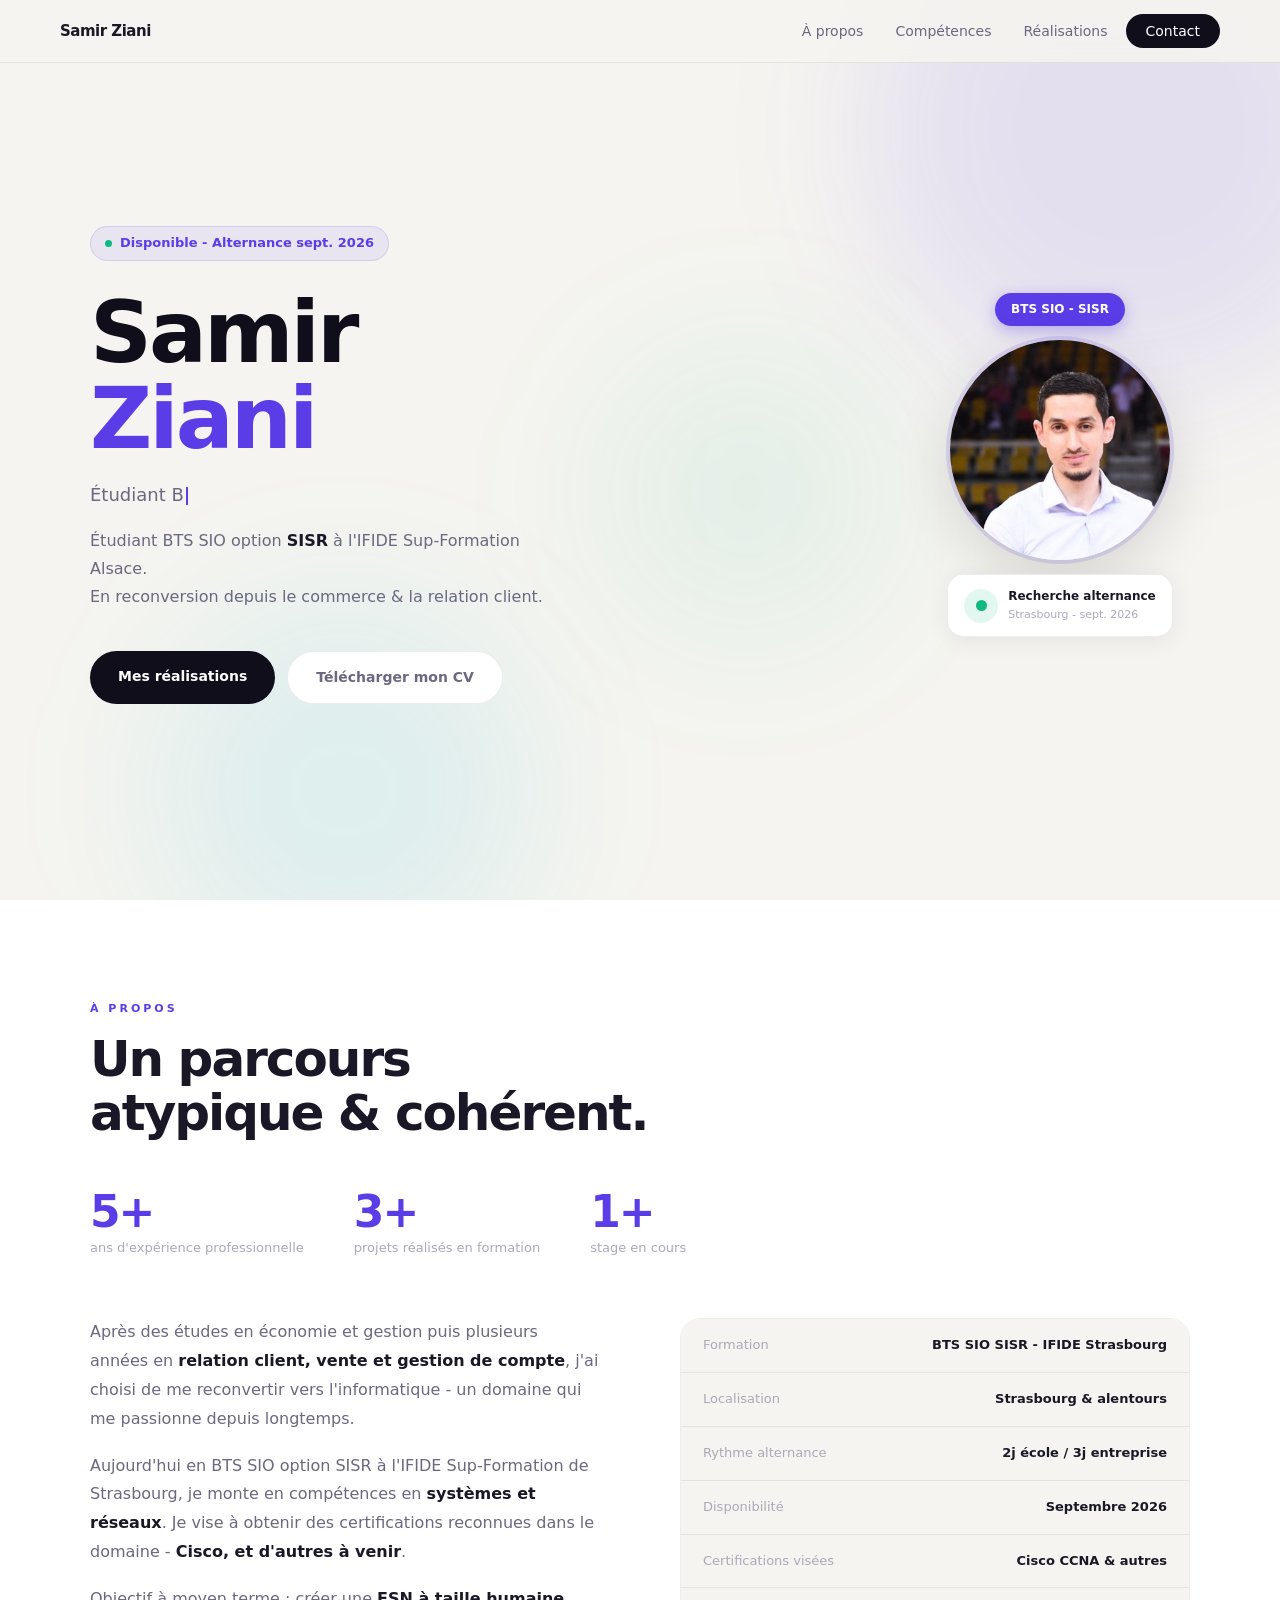
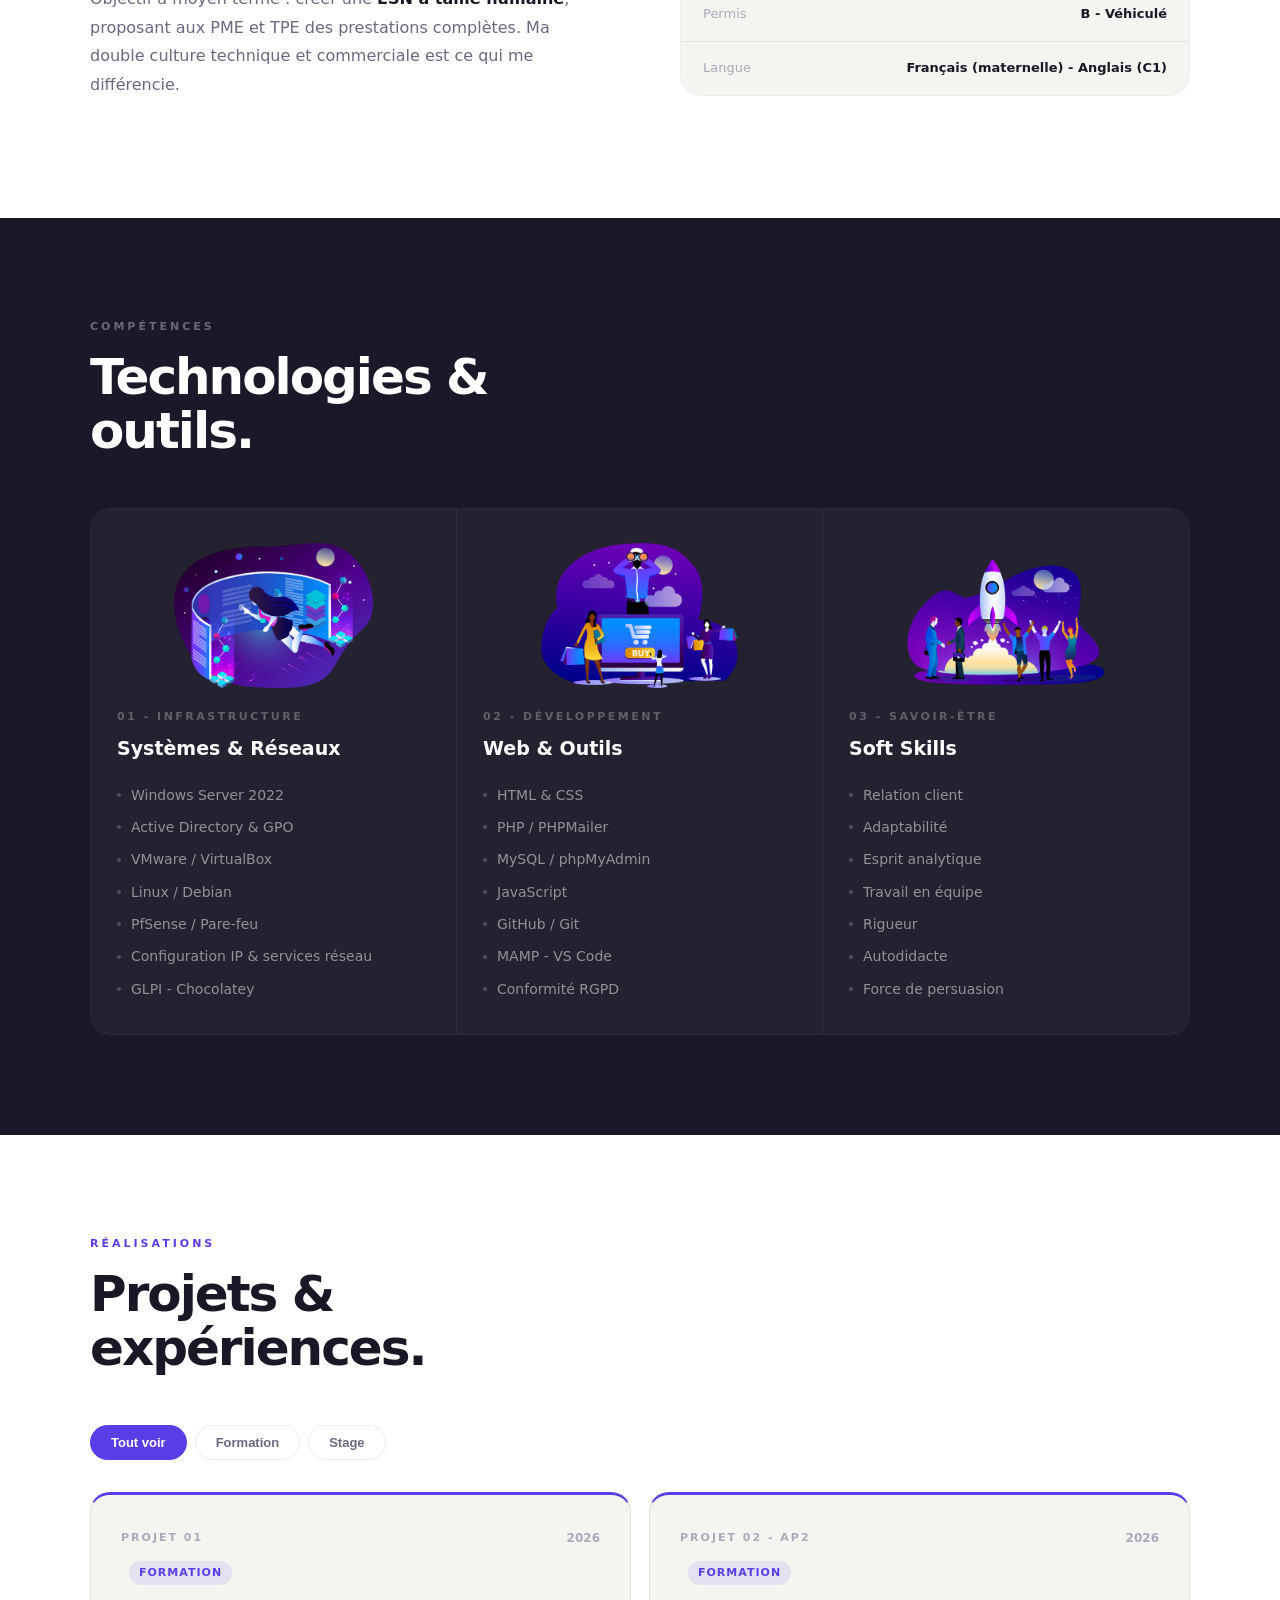
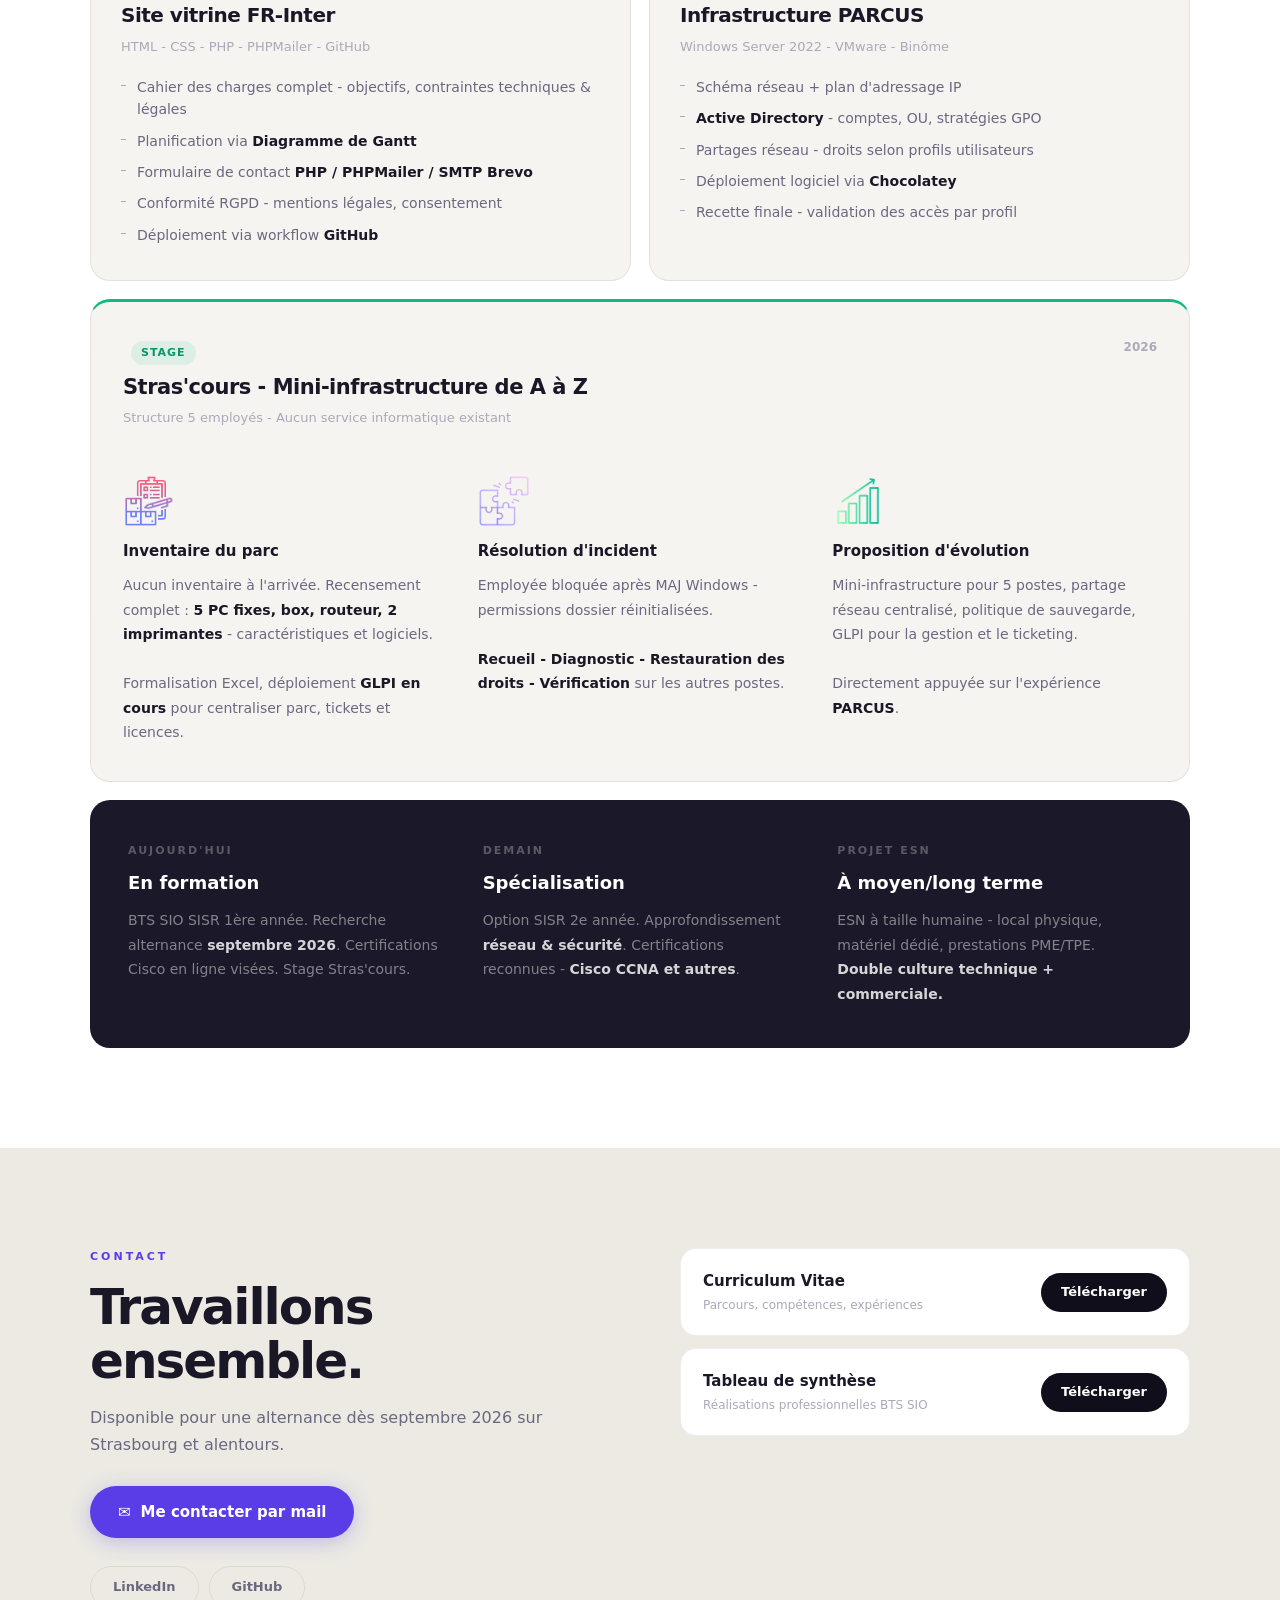
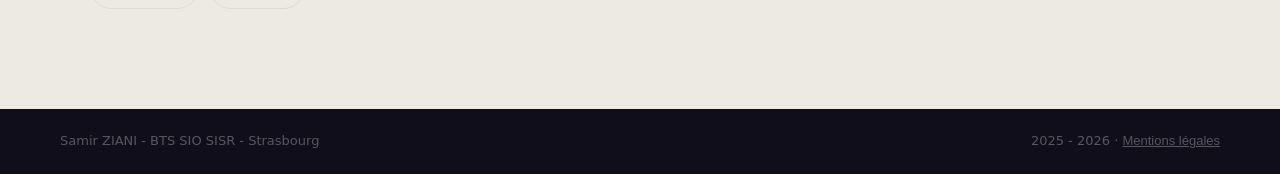
==== commit 057095c0: "Add files via upload changement titre des compétences" ====
--- a/index.html
+++ b/index.html
@@ -127,7 +127,7 @@
 <section id="competences" class="section-dark">
     <div class="section-inner">
         <span class="eyebrow eyebrow-light">Compétences</span>
-        <h2 class="big-title big-title-light reveal">Ce que<br>je sais faire.</h2>
+        <h2 class="big-title big-title-light reveal">Technologies &<br>outils.</h2>
         <div class="skills-grid reveal">
             <div class="skill-col">
                 <img src="Asset/technologies.png" alt="Technologies" class="skill-illus">
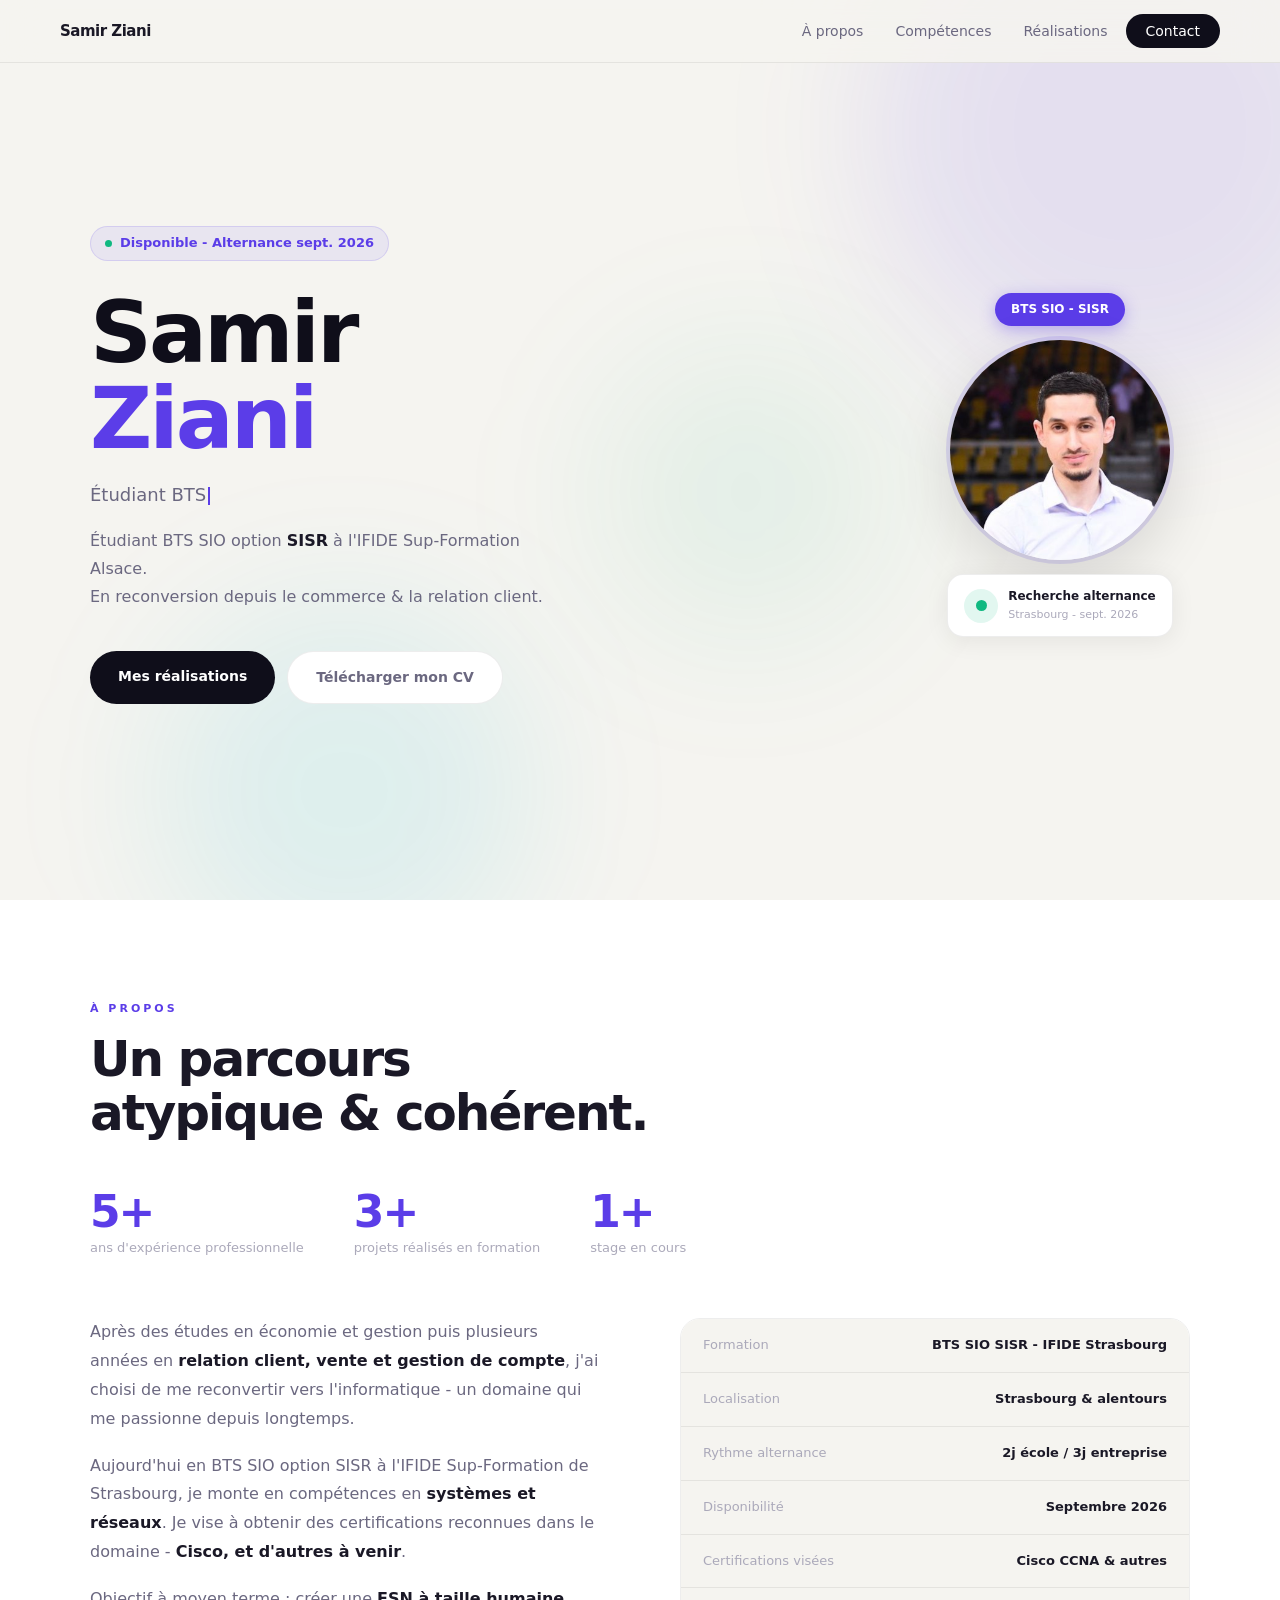
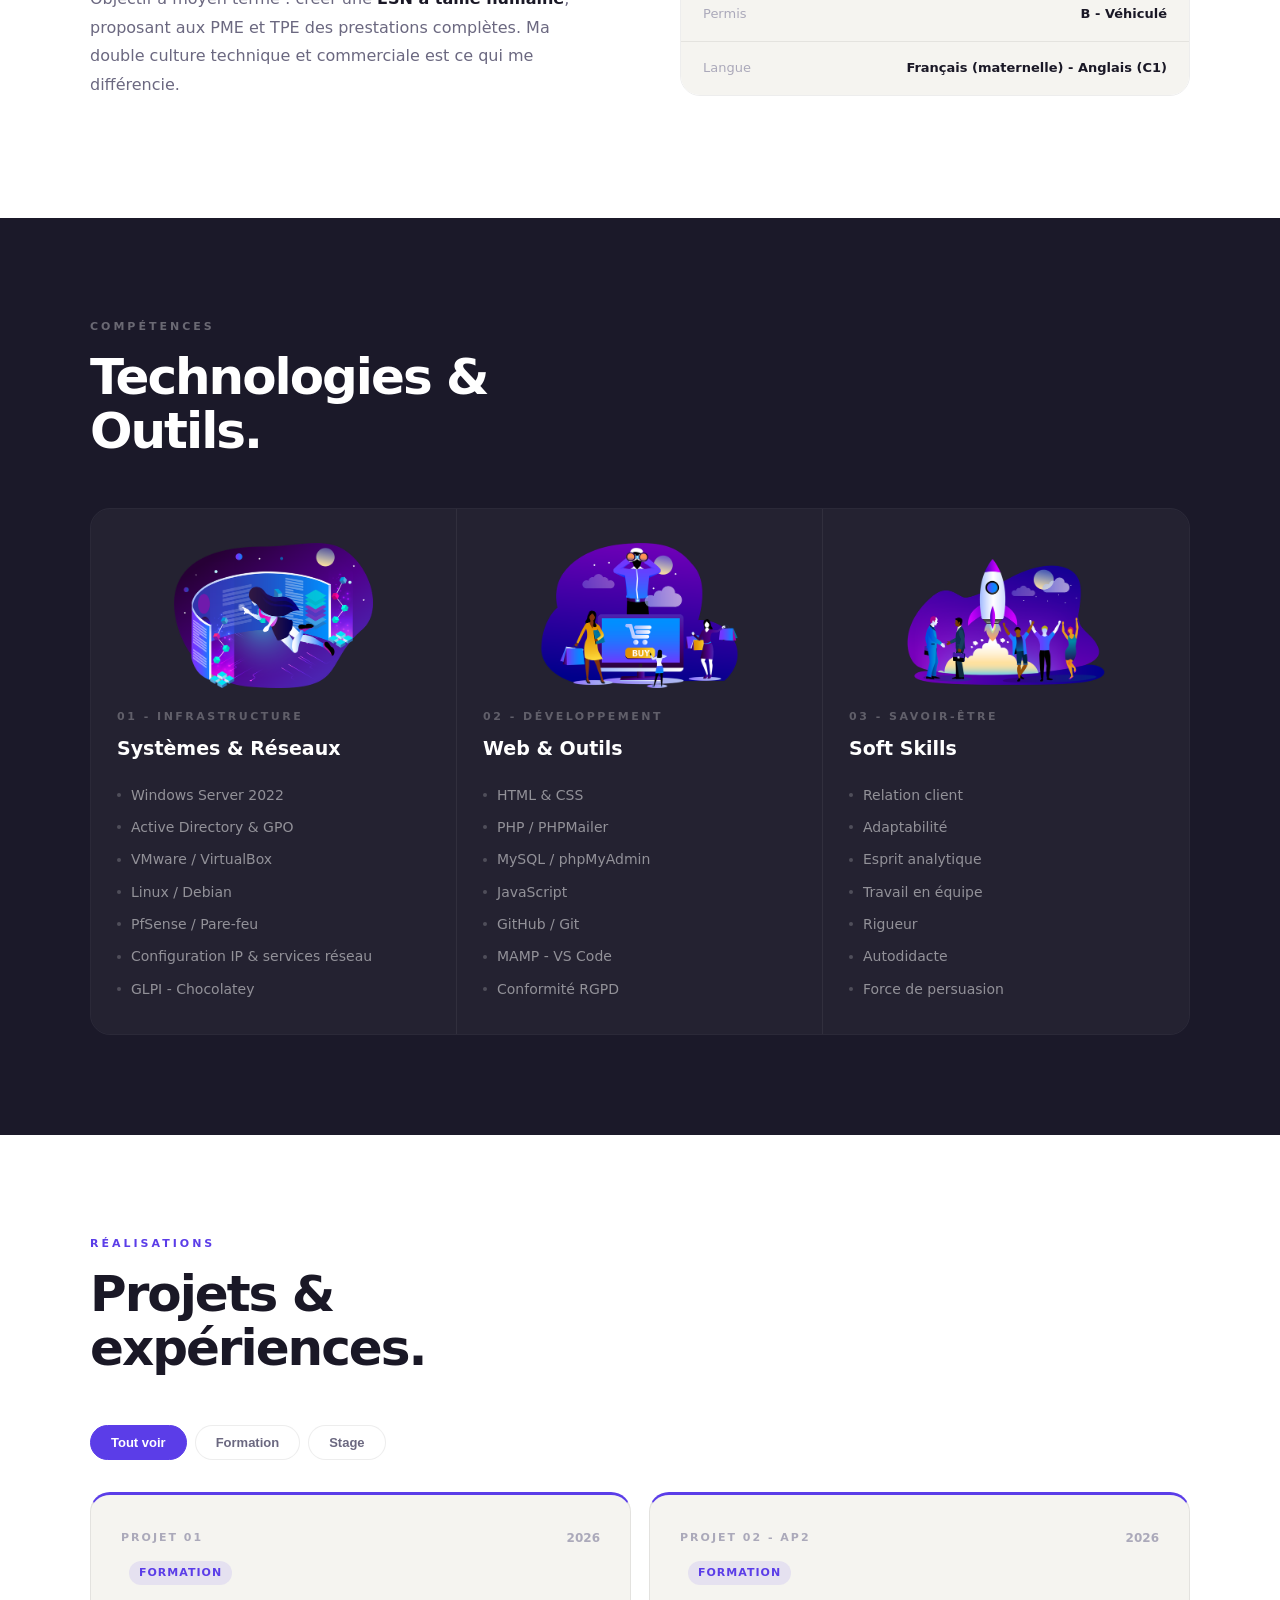
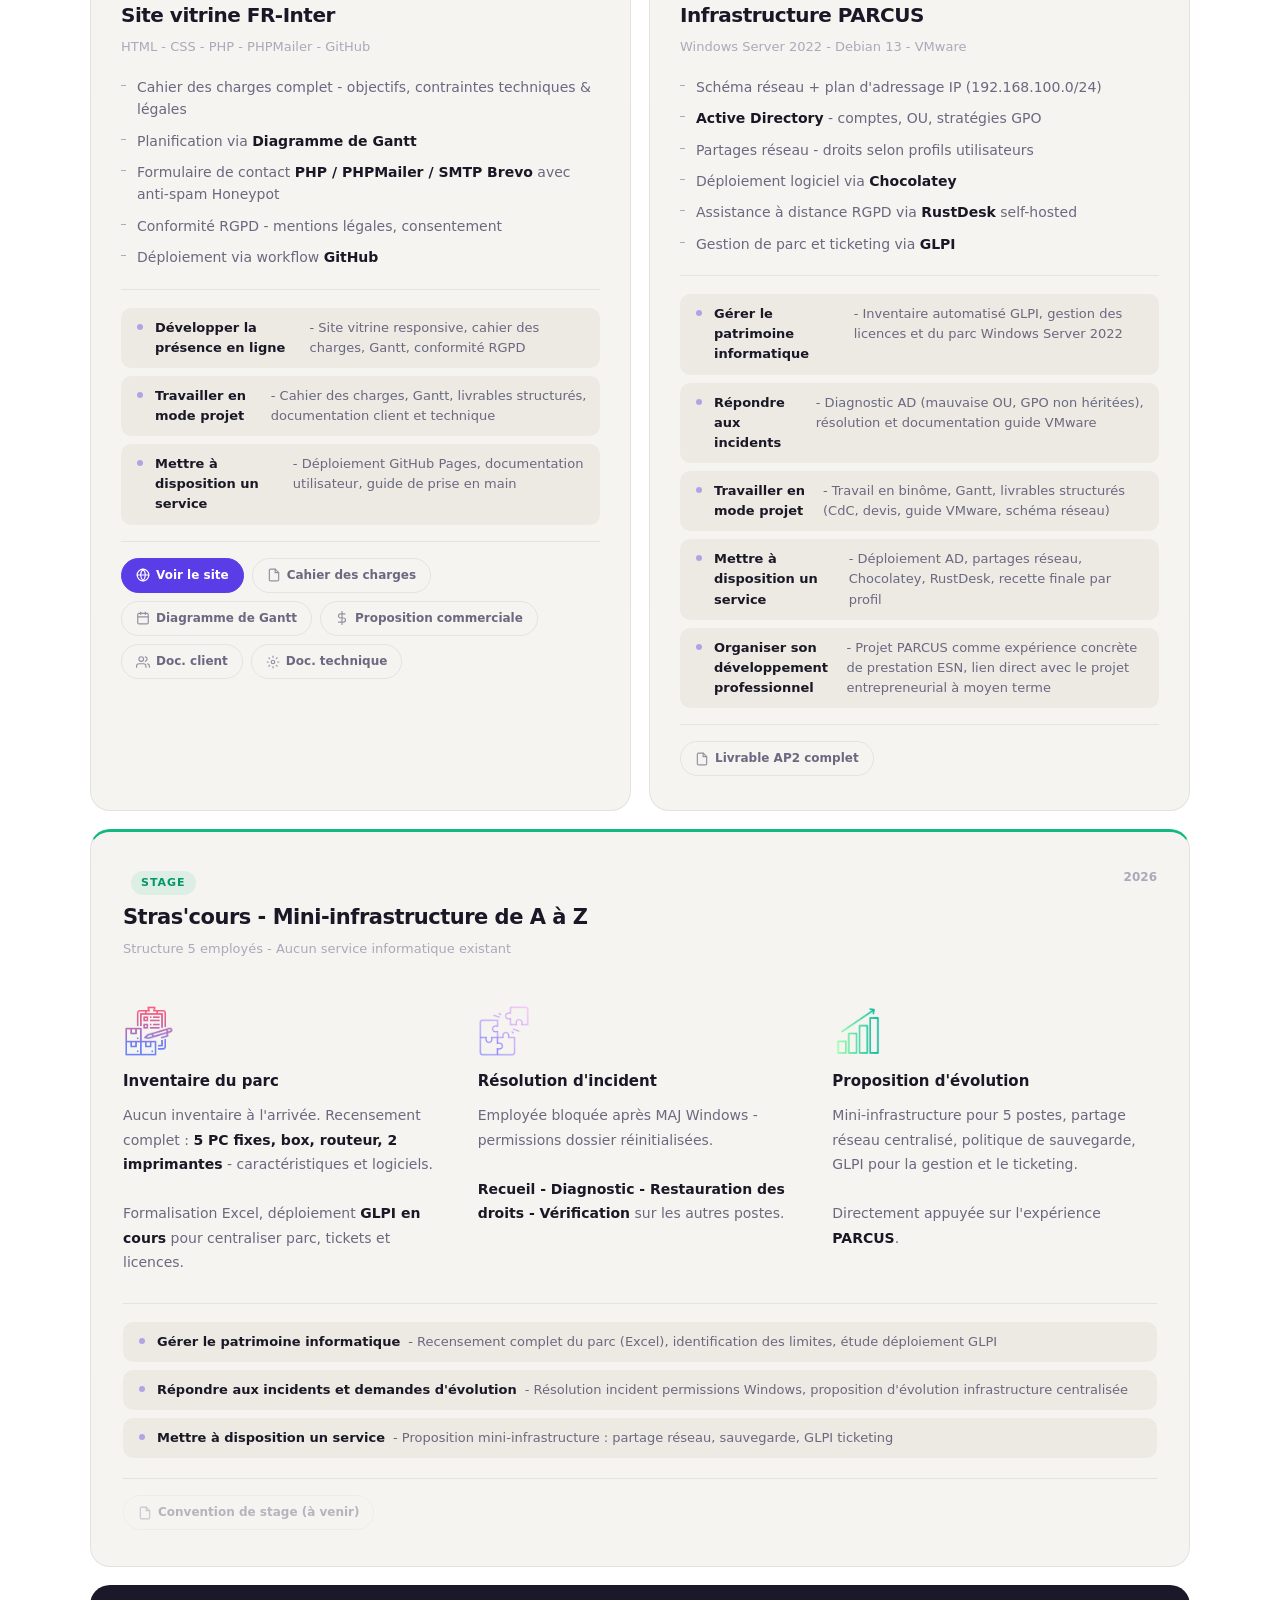
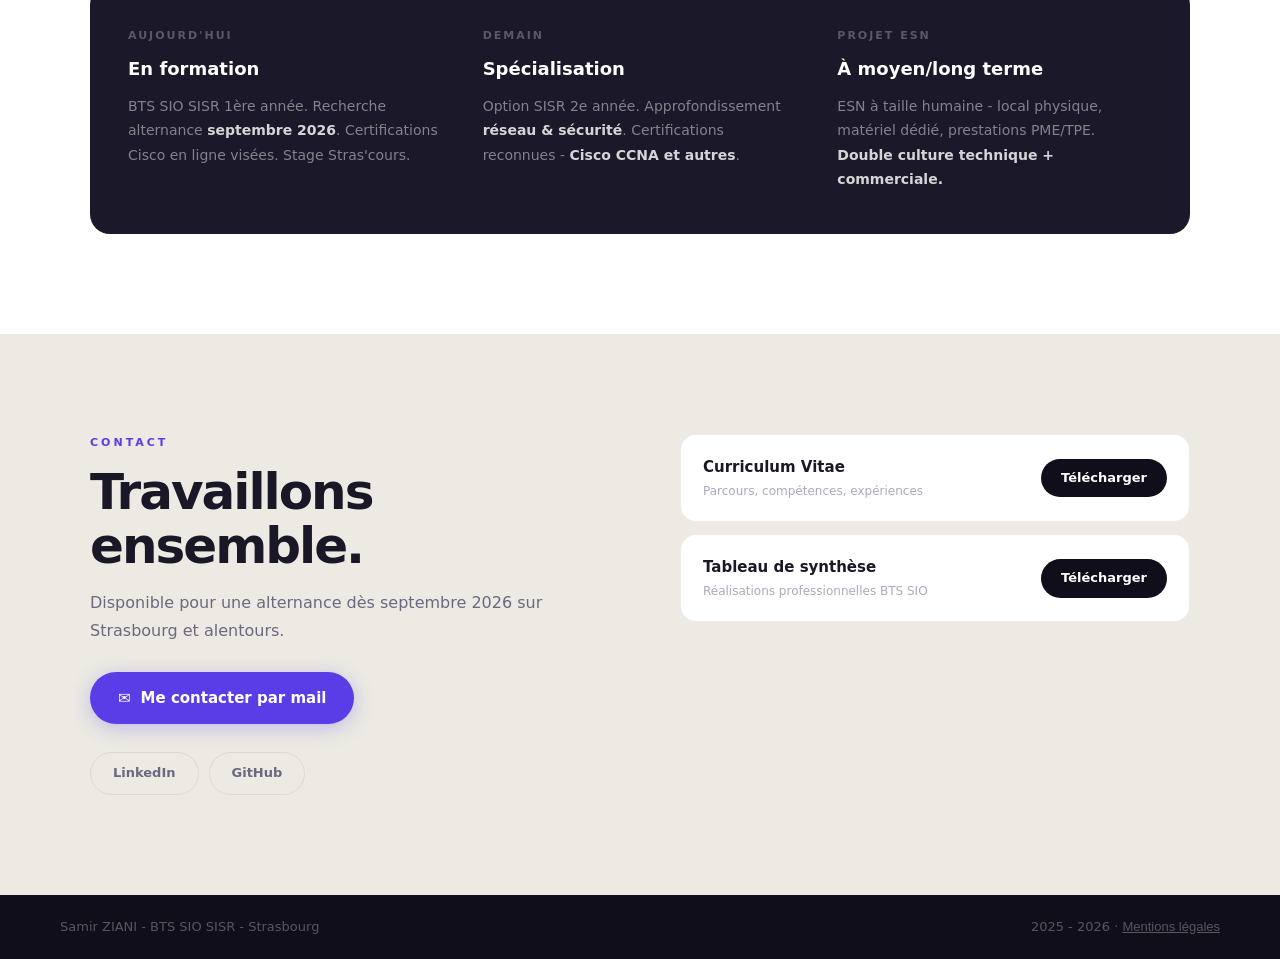
==== commit 18e77cc2: "Add files via upload mise à jour portfolio" ====
--- a/index.html
+++ b/index.html
@@ -127,7 +127,7 @@
 <section id="competences" class="section-dark">
     <div class="section-inner">
         <span class="eyebrow eyebrow-light">Compétences</span>
-        <h2 class="big-title big-title-light reveal">Technologies &<br>outils.</h2>
+        <h2 class="big-title big-title-light reveal">Technologies &amp;<br>Outils.</h2>
         <div class="skills-grid reveal">
             <div class="skill-col">
                 <img src="Asset/technologies.png" alt="Technologies" class="skill-illus">
@@ -191,7 +191,7 @@
         <!-- Cards projets formation -->
         <div class="real-grid" style="margin-bottom:18px;">
 
-            <div class="real-card real-item" data-cat="formation" style="border-top: 3px solid var(--accent);">
+            <div class="real-card real-item reveal" data-cat="formation" style="border-top: 3px solid var(--accent);">
                 <div class="real-card-header">
                     <div>
                         <span class="real-num">Projet 01</span>
@@ -204,13 +204,44 @@
                 <ul>
                     <li>Cahier des charges complet - objectifs, contraintes techniques &amp; légales</li>
                     <li>Planification via <strong>Diagramme de Gantt</strong></li>
-                    <li>Formulaire de contact <strong>PHP / PHPMailer / SMTP Brevo</strong></li>
+                    <li>Formulaire de contact <strong>PHP / PHPMailer / SMTP Brevo</strong> avec anti-spam Honeypot</li>
                     <li>Conformité RGPD - mentions légales, consentement</li>
                     <li>Déploiement via workflow <strong>GitHub</strong></li>
                 </ul>
-            </div>
-
-            <div class="real-card real-item delay1" data-cat="formation" style="border-top: 3px solid var(--accent);">
+                <div class="comp-tags">
+                    <span class="comp-tag"><svg class="comp-svg" width="14" height="14" viewBox="0 0 14 14" fill="none"><circle cx="7" cy="7" r="3" fill="currentColor" opacity="0.4"/></svg><strong>Développer la présence en ligne</strong> - Site vitrine responsive, cahier des charges, Gantt, conformité RGPD</span>
+                    <span class="comp-tag"><svg class="comp-svg" width="14" height="14" viewBox="0 0 14 14" fill="none"><circle cx="7" cy="7" r="3" fill="currentColor" opacity="0.4"/></svg><strong>Travailler en mode projet</strong> - Cahier des charges, Gantt, livrables structurés, documentation client et technique</span>
+                    <span class="comp-tag"><svg class="comp-svg" width="14" height="14" viewBox="0 0 14 14" fill="none"><circle cx="7" cy="7" r="3" fill="currentColor" opacity="0.4"/></svg><strong>Mettre à disposition un service</strong> - Déploiement GitHub Pages, documentation utilisateur, guide de prise en main</span>
+                </div>
+                <div class="real-docs">
+                    <a href="https://samirzni.github.io/FR-Inter" target="_blank" class="doc-btn site">
+                        <svg width="14" height="14" viewBox="0 0 24 24" fill="none" stroke="currentColor" stroke-width="2" stroke-linecap="round" stroke-linejoin="round"><circle cx="12" cy="12" r="10"/><line x1="2" y1="12" x2="22" y2="12"/><path d="M12 2a15.3 15.3 0 0 1 4 10 15.3 15.3 0 0 1-4 10 15.3 15.3 0 0 1-4-10 15.3 15.3 0 0 1 4-10z"/></svg>
+                        Voir le site
+                    </a>
+                    <a href="Asset/CdC_FR_INTER.pdf" download class="doc-btn">
+                        <svg width="14" height="14" viewBox="0 0 24 24" fill="none" stroke="currentColor" stroke-width="2" stroke-linecap="round" stroke-linejoin="round"><path d="M14 2H6a2 2 0 0 0-2 2v16a2 2 0 0 0 2 2h12a2 2 0 0 0 2-2V8z"/><polyline points="14 2 14 8 20 8"/></svg>
+                        Cahier des charges
+                    </a>
+                    <a href="Asset/Gantt_FR_INTER.xlsx" download class="doc-btn">
+                        <svg width="14" height="14" viewBox="0 0 24 24" fill="none" stroke="currentColor" stroke-width="2" stroke-linecap="round" stroke-linejoin="round"><rect x="3" y="4" width="18" height="18" rx="2" ry="2"/><line x1="16" y1="2" x2="16" y2="6"/><line x1="8" y1="2" x2="8" y2="6"/><line x1="3" y1="10" x2="21" y2="10"/></svg>
+                        Diagramme de Gantt
+                    </a>
+                    <a href="Asset/Proposition_commerciale_FR_INTER.pdf" download class="doc-btn">
+                        <svg width="14" height="14" viewBox="0 0 24 24" fill="none" stroke="currentColor" stroke-width="2" stroke-linecap="round" stroke-linejoin="round"><line x1="12" y1="1" x2="12" y2="23"/><path d="M17 5H9.5a3.5 3.5 0 0 0 0 7h5a3.5 3.5 0 0 1 0 7H6"/></svg>
+                        Proposition commerciale
+                    </a>
+                    <a href="Asset/Documentation_Client_FR_INTER.pdf" download class="doc-btn">
+                        <svg width="14" height="14" viewBox="0 0 24 24" fill="none" stroke="currentColor" stroke-width="2" stroke-linecap="round" stroke-linejoin="round"><path d="M17 21v-2a4 4 0 0 0-4-4H5a4 4 0 0 0-4 4v2"/><circle cx="9" cy="7" r="4"/><path d="M23 21v-2a4 4 0 0 0-3-3.87"/><path d="M16 3.13a4 4 0 0 1 0 7.75"/></svg>
+                        Doc. client
+                    </a>
+                    <a href="Asset/Documentation_Technique_FR_INTER.pdf" download class="doc-btn">
+                        <svg width="14" height="14" viewBox="0 0 24 24" fill="none" stroke="currentColor" stroke-width="2" stroke-linecap="round" stroke-linejoin="round"><circle cx="12" cy="12" r="3"/><path d="M19.07 4.93l-1.41 1.41M4.93 4.93l1.41 1.41M19.07 19.07l-1.41-1.41M4.93 19.07l1.41-1.41M12 2v2M12 20v2M2 12h2M20 12h2"/></svg>
+                        Doc. technique
+                    </a>
+                </div>
+            </div>
+
+            <div class="real-card real-item reveal delay1" data-cat="formation" style="border-top: 3px solid var(--accent);">
                 <div class="real-card-header">
                     <div>
                         <span class="real-num">Projet 02 - AP2</span>
@@ -219,19 +250,33 @@
                     <span class="real-year">2026</span>
                 </div>
                 <h3>Infrastructure PARCUS</h3>
-                <p class="real-context">Windows Server 2022 - VMware - Binôme</p>
+                <p class="real-context">Windows Server 2022 - Debian 13 - VMware</p>
                 <ul>
-                    <li>Schéma réseau + plan d'adressage IP</li>
+                    <li>Schéma réseau + plan d'adressage IP (192.168.100.0/24)</li>
                     <li><strong>Active Directory</strong> - comptes, OU, stratégies GPO</li>
                     <li>Partages réseau - droits selon profils utilisateurs</li>
                     <li>Déploiement logiciel via <strong>Chocolatey</strong></li>
-                    <li>Recette finale - validation des accès par profil</li>
+                    <li>Assistance à distance RGPD via <strong>RustDesk</strong> self-hosted</li>
+                    <li>Gestion de parc et ticketing via <strong>GLPI</strong></li>
                 </ul>
-            </div>
-
-        </div>
-
-        <!-- Card stage — pleine largeur, style différent -->
+                <div class="comp-tags">
+                    <span class="comp-tag"><svg class="comp-svg" width="14" height="14" viewBox="0 0 14 14" fill="none"><circle cx="7" cy="7" r="3" fill="currentColor" opacity="0.4"/></svg><strong>Gérer le patrimoine informatique</strong> - Inventaire automatisé GLPI, gestion des licences et du parc Windows Server 2022</span>
+                    <span class="comp-tag"><svg class="comp-svg" width="14" height="14" viewBox="0 0 14 14" fill="none"><circle cx="7" cy="7" r="3" fill="currentColor" opacity="0.4"/></svg><strong>Répondre aux incidents</strong> - Diagnostic AD (mauvaise OU, GPO non héritées), résolution et documentation guide VMware</span>
+                    <span class="comp-tag"><svg class="comp-svg" width="14" height="14" viewBox="0 0 14 14" fill="none"><circle cx="7" cy="7" r="3" fill="currentColor" opacity="0.4"/></svg><strong>Travailler en mode projet</strong> - Travail en binôme, Gantt, livrables structurés (CdC, devis, guide VMware, schéma réseau)</span>
+                    <span class="comp-tag"><svg class="comp-svg" width="14" height="14" viewBox="0 0 14 14" fill="none"><circle cx="7" cy="7" r="3" fill="currentColor" opacity="0.4"/></svg><strong>Mettre à disposition un service</strong> - Déploiement AD, partages réseau, Chocolatey, RustDesk, recette finale par profil</span>
+                    <span class="comp-tag"><svg class="comp-svg" width="14" height="14" viewBox="0 0 14 14" fill="none"><circle cx="7" cy="7" r="3" fill="currentColor" opacity="0.4"/></svg><strong>Organiser son développement professionnel</strong> - Projet PARCUS comme expérience concrète de prestation ESN, lien direct avec le projet entrepreneurial à moyen terme</span>
+                </div>
+                <div class="real-docs">
+                    <a href="Asset/Livrable_AP2_PARCUS.pdf" download class="doc-btn">
+                        <svg width="14" height="14" viewBox="0 0 24 24" fill="none" stroke="currentColor" stroke-width="2" stroke-linecap="round" stroke-linejoin="round"><path d="M14 2H6a2 2 0 0 0-2 2v16a2 2 0 0 0 2 2h12a2 2 0 0 0 2-2V8z"/><polyline points="14 2 14 8 20 8"/></svg>
+                        Livrable AP2 complet
+                    </a>
+                </div>
+            </div>
+
+        </div>
+
+        <!-- Stras'cours -->
         <div class="real-stage real-item reveal" data-cat="stage">
             <div class="real-stage-header">
                 <div>
@@ -257,6 +302,17 @@
                     <h4>Proposition d'évolution</h4>
                     <p>Mini-infrastructure pour 5 postes, partage réseau centralisé, politique de sauvegarde, GLPI pour la gestion et le ticketing.<br><br>Directement appuyée sur l'expérience <strong>PARCUS</strong>.</p>
                 </div>
+            </div>
+            <div class="comp-tags" style="margin-top:28px;">
+                <span class="comp-tag"><svg class="comp-svg" width="14" height="14" viewBox="0 0 14 14" fill="none"><circle cx="7" cy="7" r="3" fill="currentColor" opacity="0.4"/></svg><strong>Gérer le patrimoine informatique</strong> - Recensement complet du parc (Excel), identification des limites, étude déploiement GLPI</span>
+                <span class="comp-tag"><svg class="comp-svg" width="14" height="14" viewBox="0 0 14 14" fill="none"><circle cx="7" cy="7" r="3" fill="currentColor" opacity="0.4"/></svg><strong>Répondre aux incidents et demandes d'évolution</strong> - Résolution incident permissions Windows, proposition d'évolution infrastructure centralisée</span>
+                <span class="comp-tag"><svg class="comp-svg" width="14" height="14" viewBox="0 0 14 14" fill="none"><circle cx="7" cy="7" r="3" fill="currentColor" opacity="0.4"/></svg><strong>Mettre à disposition un service</strong> - Proposition mini-infrastructure : partage réseau, sauvegarde, GLPI ticketing</span>
+            </div>
+            <div class="real-docs" style="margin-top:20px;">
+                <span class="doc-btn disabled">
+                    <svg width="14" height="14" viewBox="0 0 24 24" fill="none" stroke="currentColor" stroke-width="2" stroke-linecap="round" stroke-linejoin="round"><path d="M14 2H6a2 2 0 0 0-2 2v16a2 2 0 0 0 2 2h12a2 2 0 0 0 2-2V8z"/><polyline points="14 2 14 8 20 8"/></svg>
+                    Convention de stage (à venir)
+                </span>
             </div>
         </div>
 
@@ -432,7 +488,7 @@
     window.scrollTo({ top: 0, behavior: 'smooth' });
 });
 
-/* ── Intersection Observer — reveal + counters ── */
+/* ── Intersection Observer - reveal + counters ── */
 var revealObs = new IntersectionObserver(function(entries) {
     entries.forEach(function(e) {
         if (e.isIntersecting) {
--- a/style.css
+++ b/style.css
@@ -204,6 +204,23 @@
 .delay1 { transition-delay:0.1s; }
 .delay2 { transition-delay:0.2s; }
 .delay3 { transition-delay:0.3s; }
+
+/* ── Compétences tags sur les cards ── */
+.comp-tags { display:flex; flex-direction:column; gap:8px; margin-top:20px; padding-top:18px; border-top:1px solid var(--border); }
+.comp-tag { display:flex; align-items:flex-start; gap:8px; font-size:13px; color:var(--text2); line-height:1.55; background:var(--bg2); border-radius:10px; padding:10px 12px; }
+.comp-tag strong { color:var(--text); font-weight:600; }
+.comp-svg { flex-shrink:0; color:var(--accent); margin-top:2px; }
+
+/* ── Boutons documents ── */
+.real-docs { display:flex; flex-wrap:wrap; gap:8px; margin-top:16px; padding-top:16px; border-top:1px solid var(--border); }
+.doc-btn { display:inline-flex; align-items:center; gap:6px; padding:7px 14px; border-radius:20px; font-size:12px; font-weight:600; border:1.5px solid var(--border); color:var(--text2); transition:all 0.2s; white-space:nowrap; cursor:pointer; }
+.doc-btn svg { flex-shrink:0; opacity:0.7; }
+.doc-btn:hover { border-color:var(--accent); color:var(--accent); background:rgba(91,61,232,0.05); transform:translateY(-1px); }
+.doc-btn:hover svg { opacity:1; }
+.doc-btn.site { background:var(--accent); color:#fff !important; border-color:var(--accent); }
+.doc-btn.site svg { opacity:1; }
+.doc-btn.site:hover { background:var(--dark); border-color:var(--dark); }
+.doc-btn.disabled { opacity:0.45; cursor:default; pointer-events:none; }
 
 /* ── Filtres réalisations ── */
 .real-filters { display:flex; gap:8px; margin-bottom:32px; flex-wrap:wrap; }
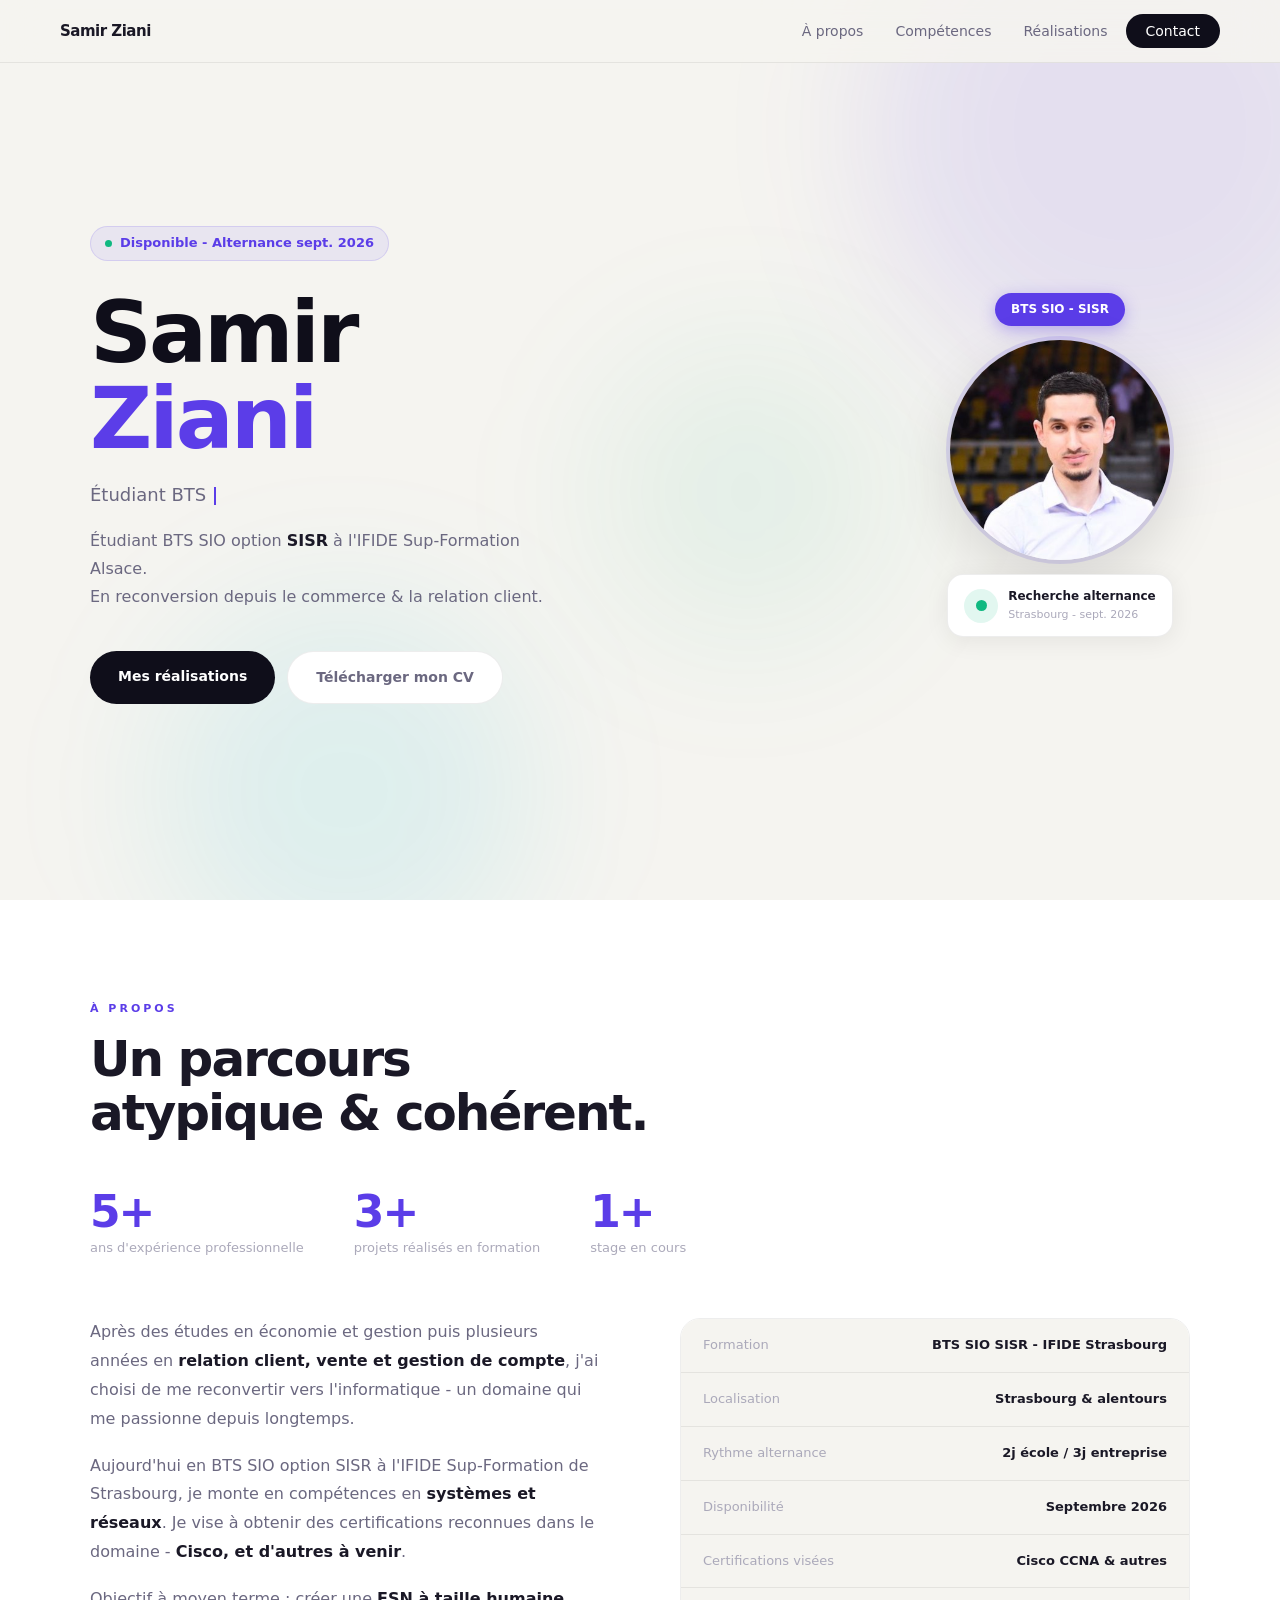
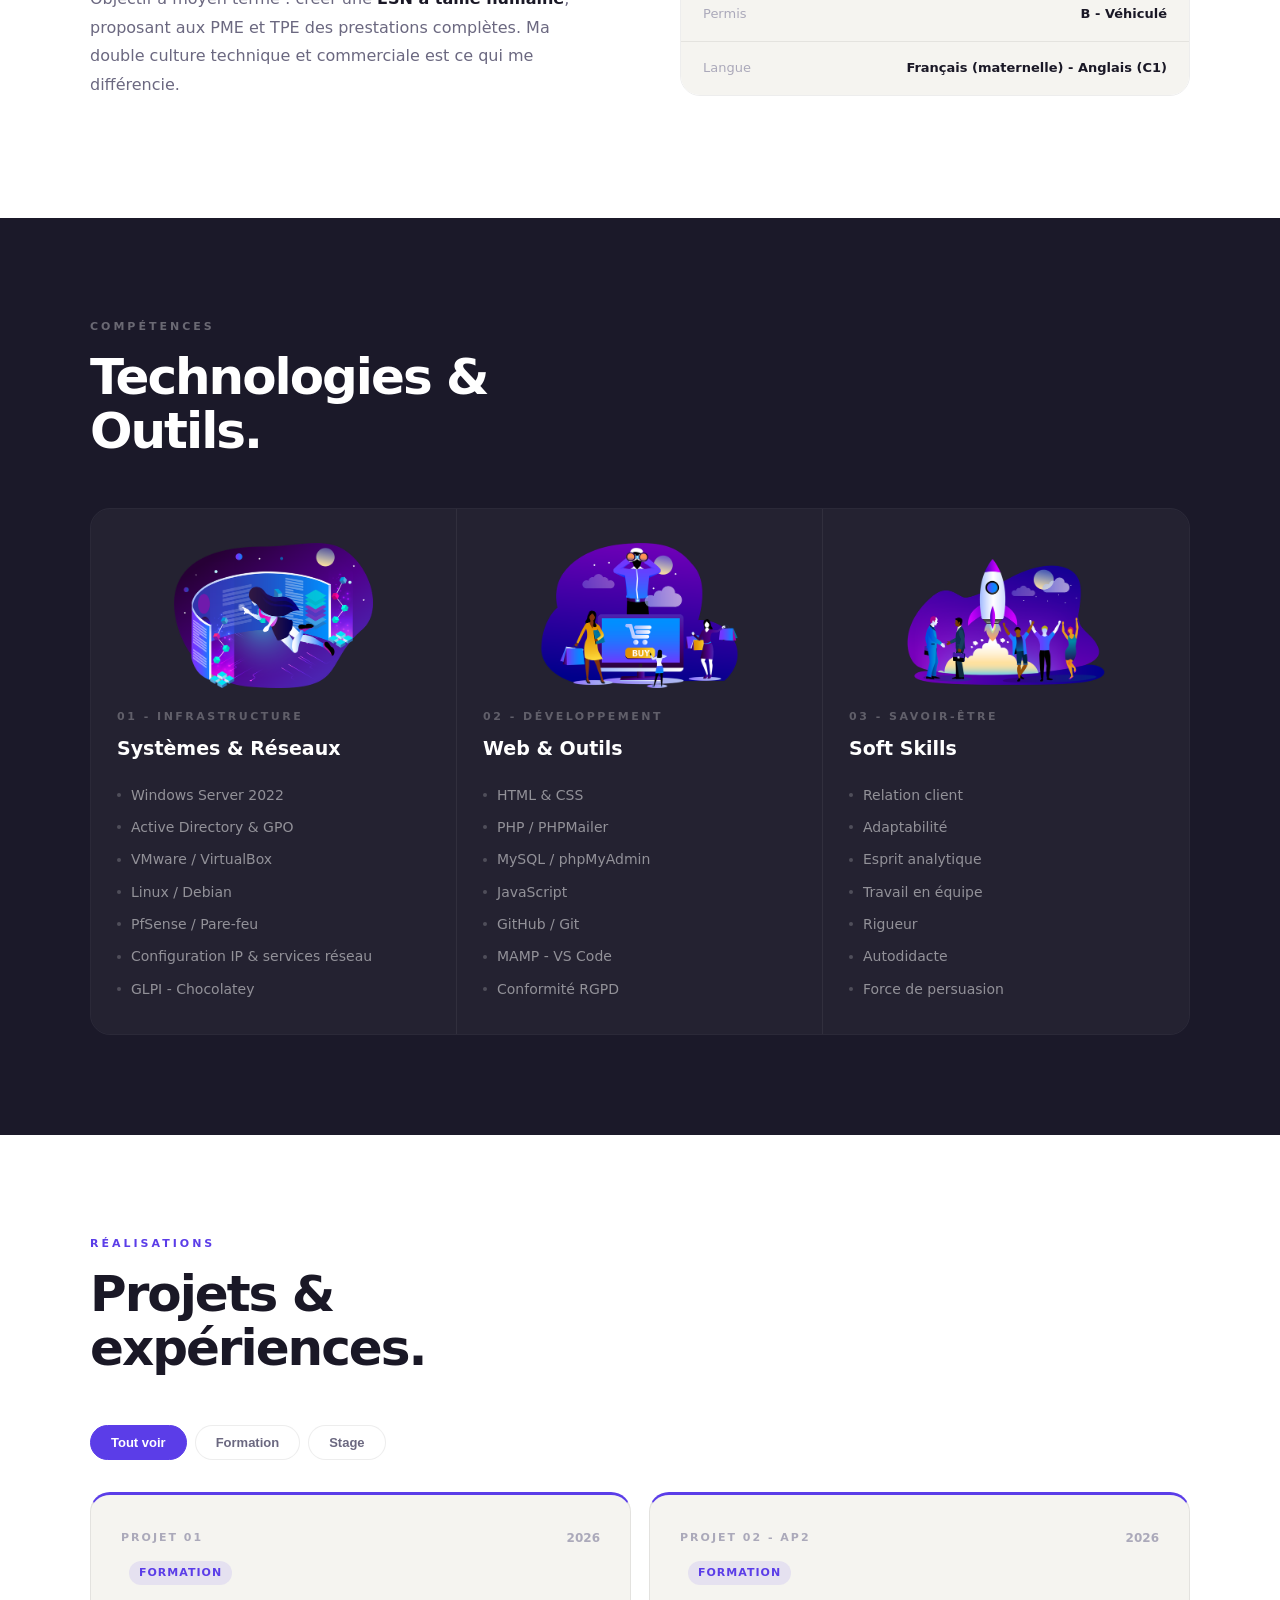
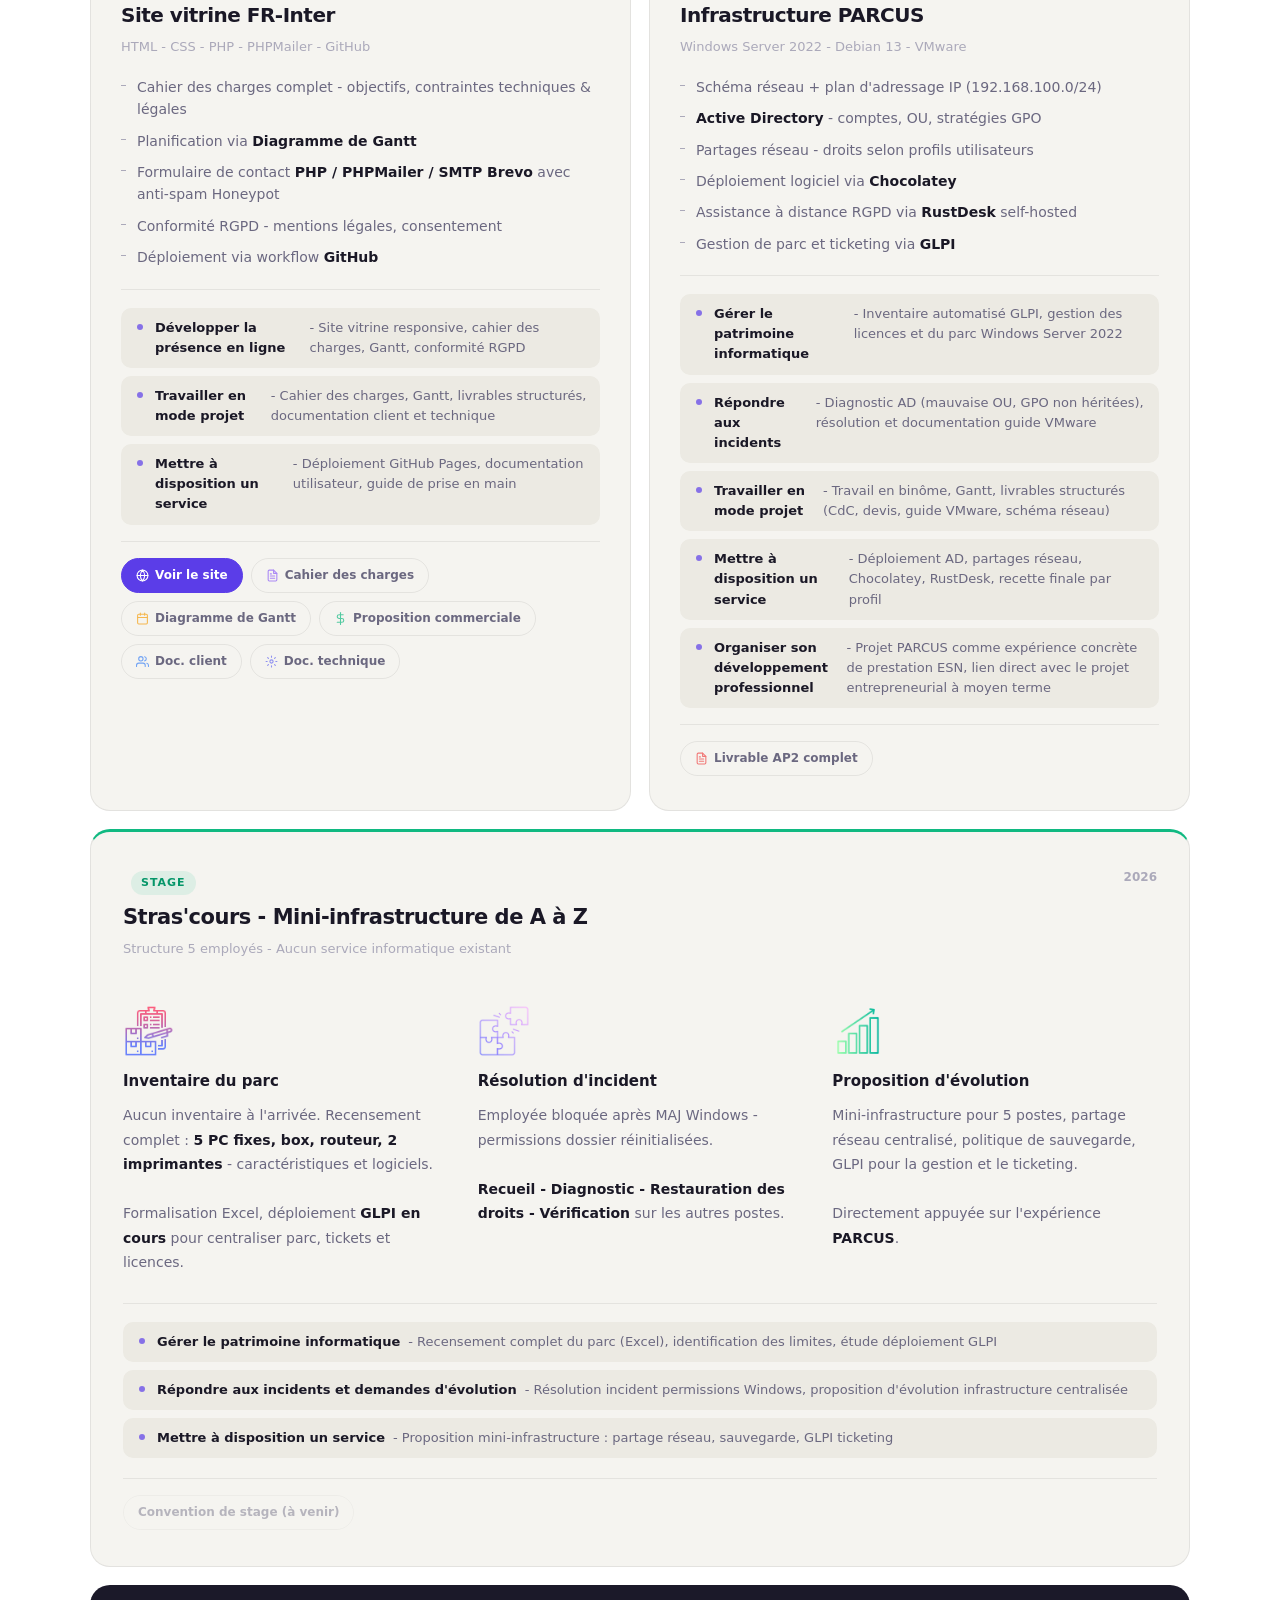
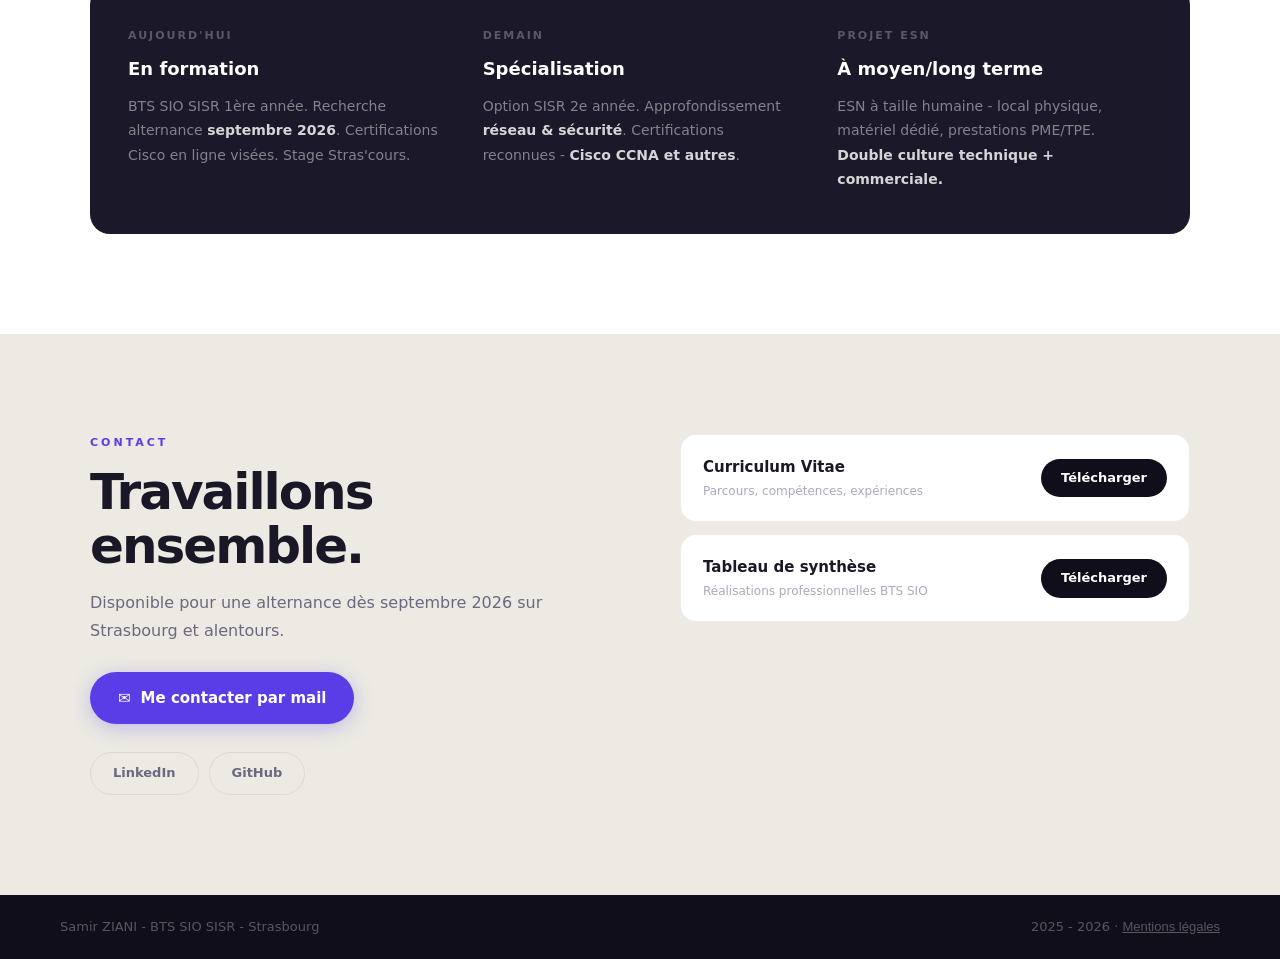
==== commit e6910d73: "Add files via upload MàJ du Portfolio (ajustement des SVG icones dans projet & exp.)" ====
--- a/index.html
+++ b/index.html
@@ -209,33 +209,33 @@
                     <li>Déploiement via workflow <strong>GitHub</strong></li>
                 </ul>
                 <div class="comp-tags">
-                    <span class="comp-tag"><svg class="comp-svg" width="14" height="14" viewBox="0 0 14 14" fill="none"><circle cx="7" cy="7" r="3" fill="currentColor" opacity="0.4"/></svg><strong>Développer la présence en ligne</strong> - Site vitrine responsive, cahier des charges, Gantt, conformité RGPD</span>
-                    <span class="comp-tag"><svg class="comp-svg" width="14" height="14" viewBox="0 0 14 14" fill="none"><circle cx="7" cy="7" r="3" fill="currentColor" opacity="0.4"/></svg><strong>Travailler en mode projet</strong> - Cahier des charges, Gantt, livrables structurés, documentation client et technique</span>
-                    <span class="comp-tag"><svg class="comp-svg" width="14" height="14" viewBox="0 0 14 14" fill="none"><circle cx="7" cy="7" r="3" fill="currentColor" opacity="0.4"/></svg><strong>Mettre à disposition un service</strong> - Déploiement GitHub Pages, documentation utilisateur, guide de prise en main</span>
+                    <span class="comp-tag"><svg class="comp-svg" width="14" height="14" viewBox="0 0 14 14" fill="none"><circle cx="7" cy="7" r="3" fill="#5b3de8" opacity="0.7"/></svg><strong>Développer la présence en ligne</strong> - Site vitrine responsive, cahier des charges, Gantt, conformité RGPD</span>
+                    <span class="comp-tag"><svg class="comp-svg" width="14" height="14" viewBox="0 0 14 14" fill="none"><circle cx="7" cy="7" r="3" fill="#5b3de8" opacity="0.7"/></svg><strong>Travailler en mode projet</strong> - Cahier des charges, Gantt, livrables structurés, documentation client et technique</span>
+                    <span class="comp-tag"><svg class="comp-svg" width="14" height="14" viewBox="0 0 14 14" fill="none"><circle cx="7" cy="7" r="3" fill="#5b3de8" opacity="0.7"/></svg><strong>Mettre à disposition un service</strong> - Déploiement GitHub Pages, documentation utilisateur, guide de prise en main</span>
                 </div>
                 <div class="real-docs">
                     <a href="https://samirzni.github.io/FR-Inter" target="_blank" class="doc-btn site">
-                        <svg width="14" height="14" viewBox="0 0 24 24" fill="none" stroke="currentColor" stroke-width="2" stroke-linecap="round" stroke-linejoin="round"><circle cx="12" cy="12" r="10"/><line x1="2" y1="12" x2="22" y2="12"/><path d="M12 2a15.3 15.3 0 0 1 4 10 15.3 15.3 0 0 1-4 10 15.3 15.3 0 0 1-4-10 15.3 15.3 0 0 1 4-10z"/></svg>
+                        <svg width="13" height="13" viewBox="0 0 24 24" fill="none" stroke="#ffffff" stroke-width="2" stroke-linecap="round" stroke-linejoin="round"><circle cx="12" cy="12" r="10"/><line x1="2" y1="12" x2="22" y2="12"/><path d="M12 2a15.3 15.3 0 0 1 4 10 15.3 15.3 0 0 1-4 10 15.3 15.3 0 0 1-4-10 15.3 15.3 0 0 1 4-10z"/></svg>
                         Voir le site
                     </a>
                     <a href="Asset/CdC_FR_INTER.pdf" download class="doc-btn">
-                        <svg width="14" height="14" viewBox="0 0 24 24" fill="none" stroke="currentColor" stroke-width="2" stroke-linecap="round" stroke-linejoin="round"><path d="M14 2H6a2 2 0 0 0-2 2v16a2 2 0 0 0 2 2h12a2 2 0 0 0 2-2V8z"/><polyline points="14 2 14 8 20 8"/></svg>
+                        <svg width="13" height="13" viewBox="0 0 24 24" fill="none" stroke="#8b5cf6" stroke-width="2" stroke-linecap="round" stroke-linejoin="round"><path d="M14 2H6a2 2 0 0 0-2 2v16a2 2 0 0 0 2 2h12a2 2 0 0 0 2-2V8z"/><polyline points="14 2 14 8 20 8"/><line x1="16" y1="13" x2="8" y2="13"/><line x1="16" y1="17" x2="8" y2="17"/><polyline points="10 9 9 9 8 9"/></svg>
                         Cahier des charges
                     </a>
                     <a href="Asset/Gantt_FR_INTER.xlsx" download class="doc-btn">
-                        <svg width="14" height="14" viewBox="0 0 24 24" fill="none" stroke="currentColor" stroke-width="2" stroke-linecap="round" stroke-linejoin="round"><rect x="3" y="4" width="18" height="18" rx="2" ry="2"/><line x1="16" y1="2" x2="16" y2="6"/><line x1="8" y1="2" x2="8" y2="6"/><line x1="3" y1="10" x2="21" y2="10"/></svg>
+                        <svg width="13" height="13" viewBox="0 0 24 24" fill="none" stroke="#f59e0b" stroke-width="2" stroke-linecap="round" stroke-linejoin="round"><rect x="3" y="4" width="18" height="18" rx="2" ry="2"/><line x1="16" y1="2" x2="16" y2="6"/><line x1="8" y1="2" x2="8" y2="6"/><line x1="3" y1="10" x2="21" y2="10"/></svg>
                         Diagramme de Gantt
                     </a>
                     <a href="Asset/Proposition_commerciale_FR_INTER.pdf" download class="doc-btn">
-                        <svg width="14" height="14" viewBox="0 0 24 24" fill="none" stroke="currentColor" stroke-width="2" stroke-linecap="round" stroke-linejoin="round"><line x1="12" y1="1" x2="12" y2="23"/><path d="M17 5H9.5a3.5 3.5 0 0 0 0 7h5a3.5 3.5 0 0 1 0 7H6"/></svg>
+                        <svg width="13" height="13" viewBox="0 0 24 24" fill="none" stroke="#10b981" stroke-width="2" stroke-linecap="round" stroke-linejoin="round"><line x1="12" y1="1" x2="12" y2="23"/><path d="M17 5H9.5a3.5 3.5 0 0 0 0 7h5a3.5 3.5 0 0 1 0 7H6"/></svg>
                         Proposition commerciale
                     </a>
                     <a href="Asset/Documentation_Client_FR_INTER.pdf" download class="doc-btn">
-                        <svg width="14" height="14" viewBox="0 0 24 24" fill="none" stroke="currentColor" stroke-width="2" stroke-linecap="round" stroke-linejoin="round"><path d="M17 21v-2a4 4 0 0 0-4-4H5a4 4 0 0 0-4 4v2"/><circle cx="9" cy="7" r="4"/><path d="M23 21v-2a4 4 0 0 0-3-3.87"/><path d="M16 3.13a4 4 0 0 1 0 7.75"/></svg>
+                        <svg width="13" height="13" viewBox="0 0 24 24" fill="none" stroke="#3b82f6" stroke-width="2" stroke-linecap="round" stroke-linejoin="round"><path d="M17 21v-2a4 4 0 0 0-4-4H5a4 4 0 0 0-4 4v2"/><circle cx="9" cy="7" r="4"/><path d="M23 21v-2a4 4 0 0 0-3-3.87"/><path d="M16 3.13a4 4 0 0 1 0 7.75"/></svg>
                         Doc. client
                     </a>
                     <a href="Asset/Documentation_Technique_FR_INTER.pdf" download class="doc-btn">
-                        <svg width="14" height="14" viewBox="0 0 24 24" fill="none" stroke="currentColor" stroke-width="2" stroke-linecap="round" stroke-linejoin="round"><circle cx="12" cy="12" r="3"/><path d="M19.07 4.93l-1.41 1.41M4.93 4.93l1.41 1.41M19.07 19.07l-1.41-1.41M4.93 19.07l1.41-1.41M12 2v2M12 20v2M2 12h2M20 12h2"/></svg>
+                        <svg width="13" height="13" viewBox="0 0 24 24" fill="none" stroke="#6366f1" stroke-width="2" stroke-linecap="round" stroke-linejoin="round"><circle cx="12" cy="12" r="3"/><path d="M19.07 4.93l-1.41 1.41M4.93 4.93l1.41 1.41M19.07 19.07l-1.41-1.41M4.93 19.07l1.41-1.41M12 2v2M12 20v2M2 12h2M20 12h2"/></svg>
                         Doc. technique
                     </a>
                 </div>
@@ -260,15 +260,15 @@
                     <li>Gestion de parc et ticketing via <strong>GLPI</strong></li>
                 </ul>
                 <div class="comp-tags">
-                    <span class="comp-tag"><svg class="comp-svg" width="14" height="14" viewBox="0 0 14 14" fill="none"><circle cx="7" cy="7" r="3" fill="currentColor" opacity="0.4"/></svg><strong>Gérer le patrimoine informatique</strong> - Inventaire automatisé GLPI, gestion des licences et du parc Windows Server 2022</span>
-                    <span class="comp-tag"><svg class="comp-svg" width="14" height="14" viewBox="0 0 14 14" fill="none"><circle cx="7" cy="7" r="3" fill="currentColor" opacity="0.4"/></svg><strong>Répondre aux incidents</strong> - Diagnostic AD (mauvaise OU, GPO non héritées), résolution et documentation guide VMware</span>
-                    <span class="comp-tag"><svg class="comp-svg" width="14" height="14" viewBox="0 0 14 14" fill="none"><circle cx="7" cy="7" r="3" fill="currentColor" opacity="0.4"/></svg><strong>Travailler en mode projet</strong> - Travail en binôme, Gantt, livrables structurés (CdC, devis, guide VMware, schéma réseau)</span>
-                    <span class="comp-tag"><svg class="comp-svg" width="14" height="14" viewBox="0 0 14 14" fill="none"><circle cx="7" cy="7" r="3" fill="currentColor" opacity="0.4"/></svg><strong>Mettre à disposition un service</strong> - Déploiement AD, partages réseau, Chocolatey, RustDesk, recette finale par profil</span>
-                    <span class="comp-tag"><svg class="comp-svg" width="14" height="14" viewBox="0 0 14 14" fill="none"><circle cx="7" cy="7" r="3" fill="currentColor" opacity="0.4"/></svg><strong>Organiser son développement professionnel</strong> - Projet PARCUS comme expérience concrète de prestation ESN, lien direct avec le projet entrepreneurial à moyen terme</span>
+                    <span class="comp-tag"><svg class="comp-svg" width="14" height="14" viewBox="0 0 14 14" fill="none"><circle cx="7" cy="7" r="3" fill="#5b3de8" opacity="0.7"/></svg><strong>Gérer le patrimoine informatique</strong> - Inventaire automatisé GLPI, gestion des licences et du parc Windows Server 2022</span>
+                    <span class="comp-tag"><svg class="comp-svg" width="14" height="14" viewBox="0 0 14 14" fill="none"><circle cx="7" cy="7" r="3" fill="#5b3de8" opacity="0.7"/></svg><strong>Répondre aux incidents</strong> - Diagnostic AD (mauvaise OU, GPO non héritées), résolution et documentation guide VMware</span>
+                    <span class="comp-tag"><svg class="comp-svg" width="14" height="14" viewBox="0 0 14 14" fill="none"><circle cx="7" cy="7" r="3" fill="#5b3de8" opacity="0.7"/></svg><strong>Travailler en mode projet</strong> - Travail en binôme, Gantt, livrables structurés (CdC, devis, guide VMware, schéma réseau)</span>
+                    <span class="comp-tag"><svg class="comp-svg" width="14" height="14" viewBox="0 0 14 14" fill="none"><circle cx="7" cy="7" r="3" fill="#5b3de8" opacity="0.7"/></svg><strong>Mettre à disposition un service</strong> - Déploiement AD, partages réseau, Chocolatey, RustDesk, recette finale par profil</span>
+                    <span class="comp-tag"><svg class="comp-svg" width="14" height="14" viewBox="0 0 14 14" fill="none"><circle cx="7" cy="7" r="3" fill="#5b3de8" opacity="0.7"/></svg><strong>Organiser son développement professionnel</strong> - Projet PARCUS comme expérience concrète de prestation ESN, lien direct avec le projet entrepreneurial à moyen terme</span>
                 </div>
                 <div class="real-docs">
                     <a href="Asset/Livrable_AP2_PARCUS.pdf" download class="doc-btn">
-                        <svg width="14" height="14" viewBox="0 0 24 24" fill="none" stroke="currentColor" stroke-width="2" stroke-linecap="round" stroke-linejoin="round"><path d="M14 2H6a2 2 0 0 0-2 2v16a2 2 0 0 0 2 2h12a2 2 0 0 0 2-2V8z"/><polyline points="14 2 14 8 20 8"/></svg>
+                        <svg width="13" height="13" viewBox="0 0 24 24" fill="none" stroke="#ef4444" stroke-width="2" stroke-linecap="round" stroke-linejoin="round"><path d="M14 2H6a2 2 0 0 0-2 2v16a2 2 0 0 0 2 2h12a2 2 0 0 0 2-2V8z"/><polyline points="14 2 14 8 20 8"/><line x1="16" y1="13" x2="8" y2="13"/><line x1="16" y1="17" x2="8" y2="17"/><polyline points="10 9 9 9 8 9"/></svg>
                         Livrable AP2 complet
                     </a>
                 </div>
@@ -304,13 +304,12 @@
                 </div>
             </div>
             <div class="comp-tags" style="margin-top:28px;">
-                <span class="comp-tag"><svg class="comp-svg" width="14" height="14" viewBox="0 0 14 14" fill="none"><circle cx="7" cy="7" r="3" fill="currentColor" opacity="0.4"/></svg><strong>Gérer le patrimoine informatique</strong> - Recensement complet du parc (Excel), identification des limites, étude déploiement GLPI</span>
-                <span class="comp-tag"><svg class="comp-svg" width="14" height="14" viewBox="0 0 14 14" fill="none"><circle cx="7" cy="7" r="3" fill="currentColor" opacity="0.4"/></svg><strong>Répondre aux incidents et demandes d'évolution</strong> - Résolution incident permissions Windows, proposition d'évolution infrastructure centralisée</span>
-                <span class="comp-tag"><svg class="comp-svg" width="14" height="14" viewBox="0 0 14 14" fill="none"><circle cx="7" cy="7" r="3" fill="currentColor" opacity="0.4"/></svg><strong>Mettre à disposition un service</strong> - Proposition mini-infrastructure : partage réseau, sauvegarde, GLPI ticketing</span>
+                <span class="comp-tag"><svg class="comp-svg" width="14" height="14" viewBox="0 0 14 14" fill="none"><circle cx="7" cy="7" r="3" fill="#5b3de8" opacity="0.7"/></svg><strong>Gérer le patrimoine informatique</strong> - Recensement complet du parc (Excel), identification des limites, étude déploiement GLPI</span>
+                <span class="comp-tag"><svg class="comp-svg" width="14" height="14" viewBox="0 0 14 14" fill="none"><circle cx="7" cy="7" r="3" fill="#5b3de8" opacity="0.7"/></svg><strong>Répondre aux incidents et demandes d'évolution</strong> - Résolution incident permissions Windows, proposition d'évolution infrastructure centralisée</span>
+                <span class="comp-tag"><svg class="comp-svg" width="14" height="14" viewBox="0 0 14 14" fill="none"><circle cx="7" cy="7" r="3" fill="#5b3de8" opacity="0.7"/></svg><strong>Mettre à disposition un service</strong> - Proposition mini-infrastructure : partage réseau, sauvegarde, GLPI ticketing</span>
             </div>
             <div class="real-docs" style="margin-top:20px;">
                 <span class="doc-btn disabled">
-                    <svg width="14" height="14" viewBox="0 0 24 24" fill="none" stroke="currentColor" stroke-width="2" stroke-linecap="round" stroke-linejoin="round"><path d="M14 2H6a2 2 0 0 0-2 2v16a2 2 0 0 0 2 2h12a2 2 0 0 0 2-2V8z"/><polyline points="14 2 14 8 20 8"/></svg>
                     Convention de stage (à venir)
                 </span>
             </div>
